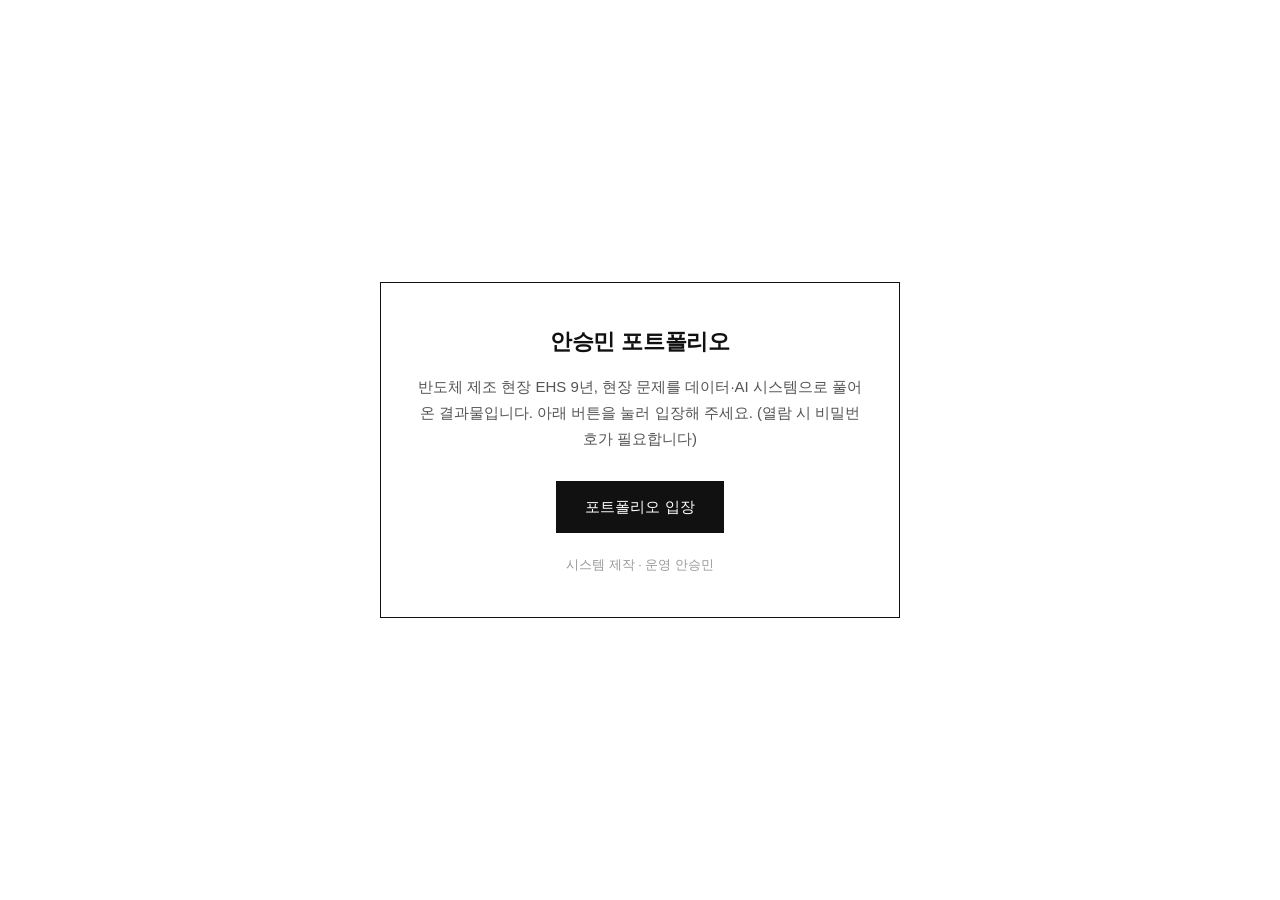
==== index.html @ 4f03af82 "포트폴리오" ====
<!doctype html>
<html lang="ko">
<head>
<meta charset="utf-8" />
<meta name="viewport" content="width=device-width, initial-scale=1" />
<title>안승민 포트폴리오</title>
<style>
  * { box-sizing: border-box; }
  html,body { margin:0; padding:0; background:#fff; color:#111; }
  body {
    font-family: -apple-system, BlinkMacSystemFont, "Segoe UI", "Apple SD Gothic Neo",
                 "Malgun Gothic", sans-serif;
    line-height: 1.75; font-size: 16px;
    min-height: 100vh; display: flex; align-items: center; justify-content: center;
  }
  .card {
    max-width: 520px; width: calc(100% - 40px);
    border: 1px solid #111; padding: 40px 32px; text-align: center;
  }
  h1 { font-size: 22px; font-weight: 700; margin: 0 0 12px; letter-spacing: -0.01em; }
  p  { color: #555; margin: 0 0 28px; font-size: 15px; }
  a.enter {
    display: inline-block; padding: 12px 28px; border: 1px solid #111;
    background: #111; color: #fff; text-decoration: none; font-size: 15px;
  }
  a.enter:hover { background: #333; }
  .note { margin-top: 22px; font-size: 12.5px; color: #999; }
</style>
</head>
<body>
  <div class="card">
    <h1>안승민 포트폴리오</h1>
    <p>
      반도체 제조 현장 EHS 9년, 현장 문제를 데이터·AI 시스템으로 풀어온 결과물입니다.
      아래 버튼을 눌러 입장해 주세요. (열람 시 비밀번호가 필요합니다)
    </p>

    <!-- ============================================================ -->
    <!-- Netlify 배포 주소로 교체하세요. 이 한 줄만 바꾸면 됩니다.      -->
    <!-- ============================================================ -->
    <a class="enter" href="https://seungminportfolio.netlify.app">포트폴리오 입장</a>

    <div class="note">시스템 제작 · 운영 안승민</div>
  </div>
</body>
</html>
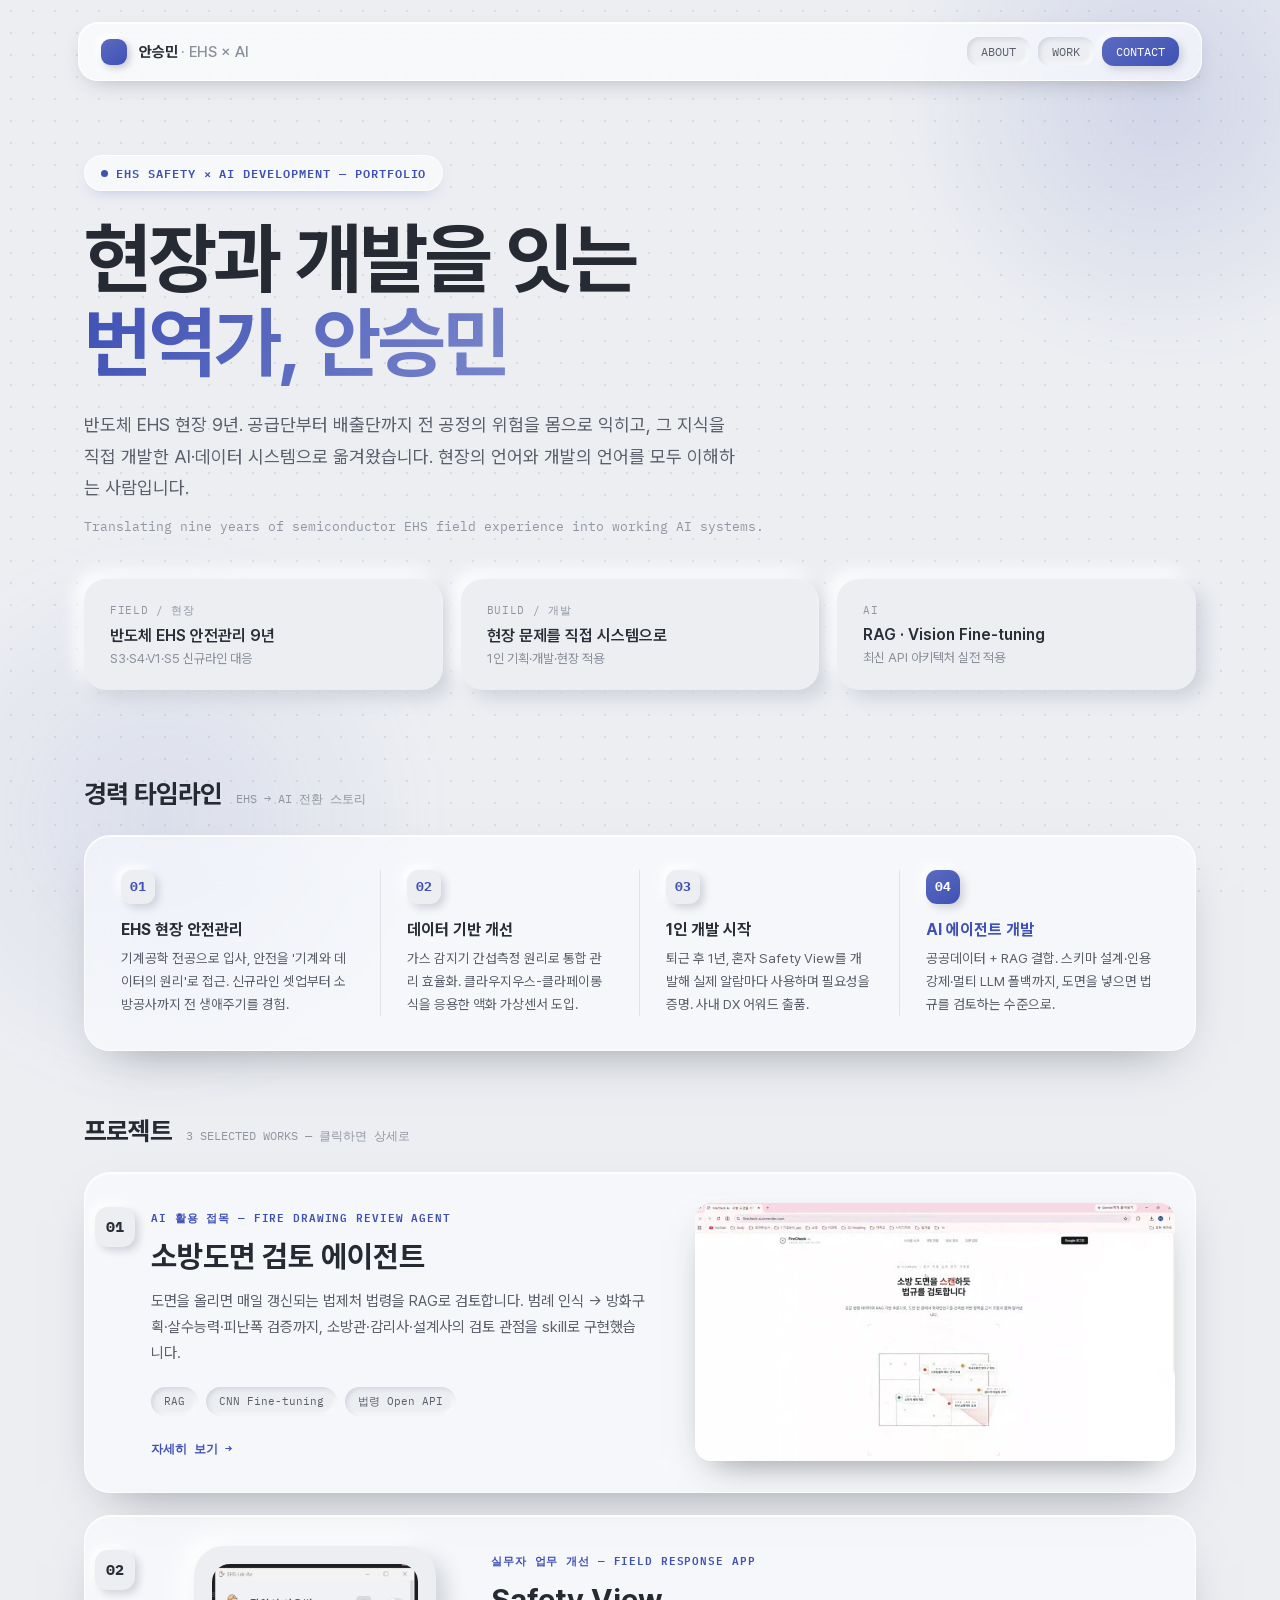
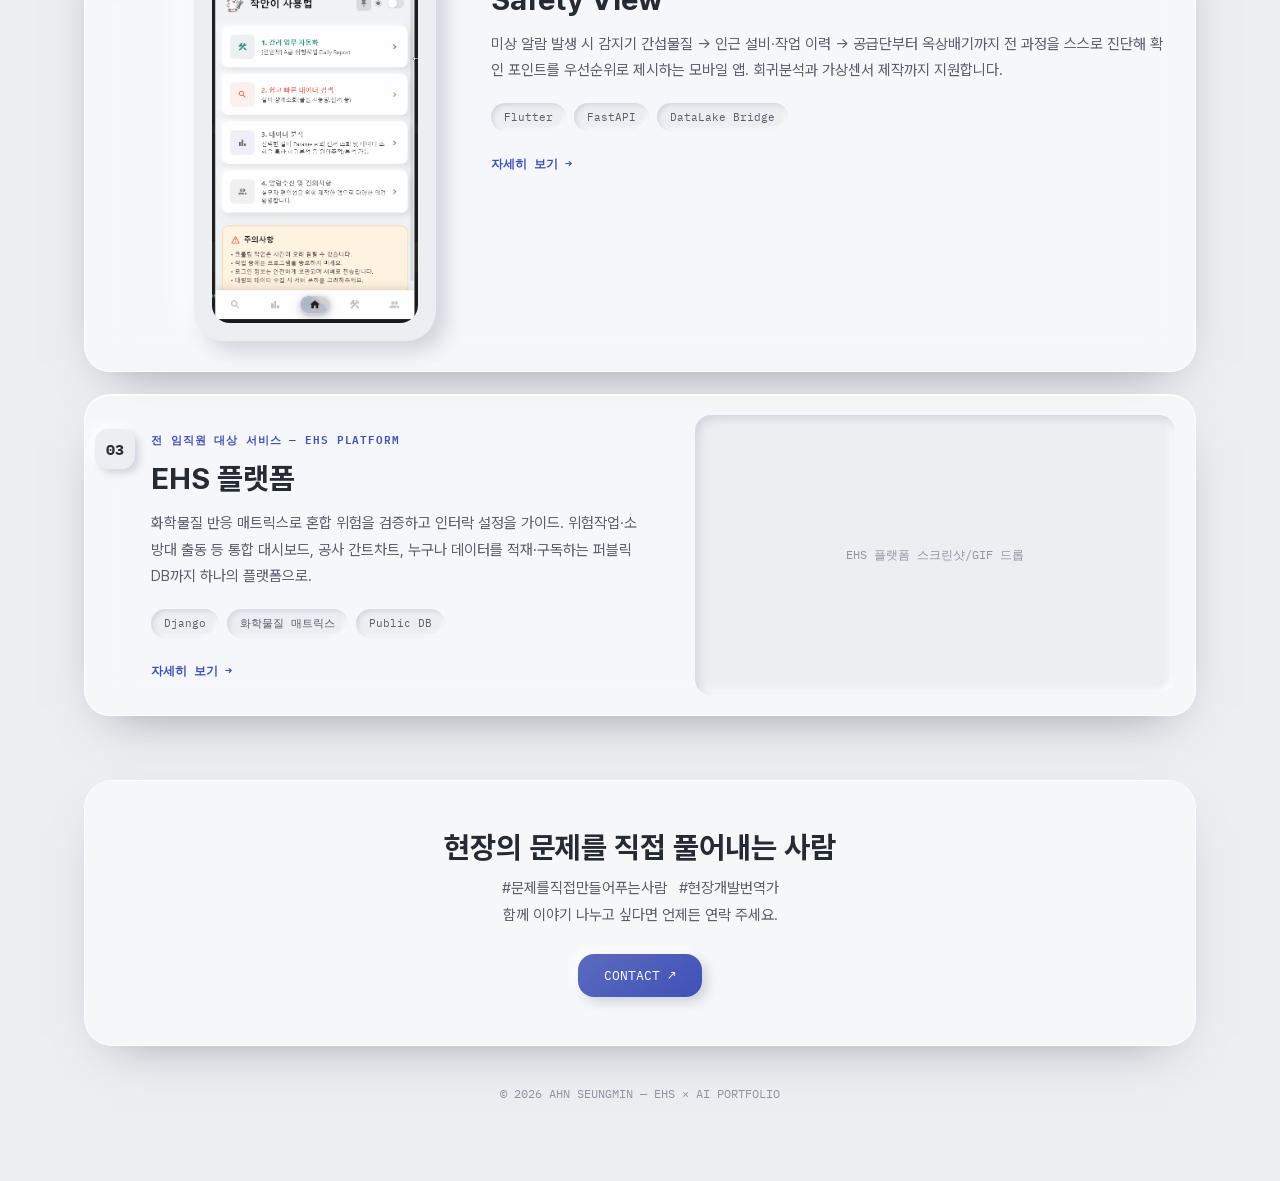
==== commit b1d58779: "포트폴리오: 본문 폰트를 Pretendard 로 변경 - 본문·제목 폰트 IBM Plex Sans KR → Pretendard Variable   (assets/fonts 에 se" ====
--- a/index.html
+++ b/index.html
@@ -1,46 +1,689 @@
 <!doctype html>
 <html lang="ko">
 <head>
-<meta charset="utf-8" />
-<meta name="viewport" content="width=device-width, initial-scale=1" />
-<title>안승민 포트폴리오</title>
-<style>
-  * { box-sizing: border-box; }
-  html,body { margin:0; padding:0; background:#fff; color:#111; }
-  body {
-    font-family: -apple-system, BlinkMacSystemFont, "Segoe UI", "Apple SD Gothic Neo",
-                 "Malgun Gothic", sans-serif;
-    line-height: 1.75; font-size: 16px;
-    min-height: 100vh; display: flex; align-items: center; justify-content: center;
-  }
-  .card {
-    max-width: 520px; width: calc(100% - 40px);
-    border: 1px solid #111; padding: 40px 32px; text-align: center;
-  }
-  h1 { font-size: 22px; font-weight: 700; margin: 0 0 12px; letter-spacing: -0.01em; }
-  p  { color: #555; margin: 0 0 28px; font-size: 15px; }
-  a.enter {
-    display: inline-block; padding: 12px 28px; border: 1px solid #111;
-    background: #111; color: #fff; text-decoration: none; font-size: 15px;
-  }
-  a.enter:hover { background: #333; }
-  .note { margin-top: 22px; font-size: 12.5px; color: #999; }
-</style>
+<meta charset="utf-8">
+<meta name="viewport" content="width=device-width, initial-scale=1">
+<title>안승민 · EHS × AI 포트폴리오</title>
+<meta name="description" content="반도체 EHS 현장 9년의 경험을 AI·데이터 시스템으로 옮겨온 안승민의 포트폴리오. 소방도면 검토 에이전트, Safety View, EHS 플랫폼.">
+<meta property="og:title" content="안승민 · EHS × AI 포트폴리오">
+<meta property="og:description" content="현장과 개발을 잇는 번역가, 안승민 — EHS × AI 포트폴리오">
+<meta property="og:type" content="website">
+<link rel="preconnect" href="https://fonts.googleapis.com">
+<link rel="preconnect" href="https://fonts.gstatic.com" crossorigin>
+<link rel="stylesheet" href="https://fonts.googleapis.com/css2?family=IBM+Plex+Mono:wght@400;500;600&display=swap">
+<link rel="stylesheet" href="styles.css">
 </head>
 <body>
-  <div class="card">
-    <h1>안승민 포트폴리오</h1>
-    <p>
-      반도체 제조 현장 EHS 9년, 현장 문제를 데이터·AI 시스템으로 풀어온 결과물입니다.
-      아래 버튼을 눌러 입장해 주세요. (열람 시 비밀번호가 필요합니다)
-    </p>
-
-    <!-- ============================================================ -->
-    <!-- Netlify 배포 주소로 교체하세요. 이 한 줄만 바꾸면 됩니다.      -->
-    <!-- ============================================================ -->
-    <a class="enter" href="https://seungminportfolio.netlify.app">포트폴리오 입장</a>
-
-    <div class="note">시스템 제작 · 운영 안승민</div>
+<section class="page active" id="page-home">
+<div style="position: relative; min-height: 100vh; background: #ECEEF2; overflow: hidden;">
+  <!-- dot layer -->
+  <div style="position: fixed; inset: 0; background-image: radial-gradient(circle, rgba(42,46,55,0.10) 1px, transparent 1.4px); background-size: 22px 22px; pointer-events: none; z-index: 0;"></div>
+  <!-- aurora blobs -->
+  <div style="position: fixed; top: -160px; right: -140px; width: 520px; height: 520px; border-radius: 50%; background: radial-gradient(circle, rgba(63,81,181,0.16), transparent 70%); filter: blur(20px); pointer-events: none; z-index: 0;"></div>
+  <div style="position: fixed; bottom: -200px; left: -120px; width: 560px; height: 560px; border-radius: 50%; background: radial-gradient(circle, rgba(121,134,203,0.14), transparent 70%); filter: blur(20px); pointer-events: none; z-index: 0;"></div>
+
+  <div style="position: relative; z-index: 1; max-width: 1180px; margin: 0 auto; padding: 22px 28px 80px;">
+
+    <!-- glass nav -->
+    <div style="position: sticky; top: 18px; z-index: 20; display: flex; align-items: center; justify-content: space-between; padding: 14px 22px; border-radius: 20px; background: rgba(255,255,255,0.62); backdrop-filter: blur(18px) saturate(160%); -webkit-backdrop-filter: blur(18px) saturate(160%); border: 1px solid rgba(255,255,255,0.8); box-shadow: 0 8px 24px -12px rgba(40,46,55,0.4), inset 0 1px 0 rgba(255,255,255,0.9);">
+      <div style="display: flex; align-items: center; gap: 12px;">
+        <span style="width: 26px; height: 26px; border-radius: 9px; background: linear-gradient(145deg, #5C6BC0, #3F51B5); box-shadow: 3px 3px 7px #c9ccd4, -3px -3px 7px #ffffff;"></span>
+        <span style="font-weight: 700; font-size: 15px; color: #2A2E37;">안승민 <span style="color: #8A8F9A; font-weight: 500;">· EHS × AI</span></span>
+      </div>
+      <div style="display: flex; gap: 8px;">
+        <a href="#about" style="font-family: 'IBM Plex Mono', monospace; font-size: 12px; color: #5A5F6A; padding: 7px 14px; border-radius: 12px; background: #ECEEF2; box-shadow: inset 2px 2px 5px #d2d5dc, inset -2px -2px 5px #ffffff;">ABOUT</a>
+        <a href="#work" style="font-family: 'IBM Plex Mono', monospace; font-size: 12px; color: #5A5F6A; padding: 7px 14px; border-radius: 12px; background: #ECEEF2; box-shadow: inset 2px 2px 5px #d2d5dc, inset -2px -2px 5px #ffffff;">WORK</a>
+        <a href="#contact" style="font-family: 'IBM Plex Mono', monospace; font-size: 12px; color: #ffffff; padding: 7px 14px; border-radius: 12px; background: linear-gradient(145deg, #5C6BC0, #3F51B5); box-shadow: 3px 3px 8px #c9ccd4, -3px -3px 8px #ffffff;">CONTACT</a>
+      </div>
+    </div>
+
+    <!-- hero -->
+    <div id="about" style="padding: 74px 6px 44px; scroll-margin-top: 90px;">
+      <div style="display: inline-flex; align-items: center; gap: 8px; font-family: 'IBM Plex Mono', monospace; font-size: 12px; color: #3F51B5; font-weight: 600; letter-spacing: 0.08em; padding: 7px 16px; border-radius: 999px; background: rgba(255,255,255,0.6); backdrop-filter: blur(12px); border: 1px solid rgba(255,255,255,0.8); box-shadow: 0 6px 16px -10px rgba(63,81,181,0.5); margin-bottom: 26px;">
+        <span style="width: 7px; height: 7px; border-radius: 50%; background: #3F51B5;"></span>EHS SAFETY × AI DEVELOPMENT — PORTFOLIO
+      </div>
+      <div style="font-size: 78px; font-weight: 700; line-height: 1.08; letter-spacing: -0.025em; color: #262A33;">현장과 개발을 잇는<br><span style="background: linear-gradient(120deg, #3F51B5, #7986CB); -webkit-background-clip: text; background-clip: text; -webkit-text-fill-color: transparent;">번역가, 안승민</span></div>
+      <div style="font-size: 18px; line-height: 1.75; color: #5A5F6A; max-width: 660px; margin-top: 24px;">반도체 EHS 현장 9년. 공급단부터 배출단까지 전 공정의 위험을 몸으로 익히고, 그 지식을 직접 개발한 AI·데이터 시스템으로 옮겨왔습니다. 현장의 언어와 개발의 언어를 모두 이해하는 사람입니다.</div>
+      <div style="font-family: 'IBM Plex Mono', monospace; font-size: 13px; color: #9096A1; margin-top: 14px;">Translating nine years of semiconductor EHS field experience into working AI systems.</div>
+
+      <!-- stat cells -->
+      <div style="display: grid; grid-template-columns: 1fr 1fr 1fr; gap: 18px; margin-top: 44px;">
+        <div style="padding: 24px 26px; border-radius: 22px; background: #ECEEF2; box-shadow: 8px 8px 18px #cfd2da, -8px -8px 18px #ffffff;">
+          <div style="font-family: 'IBM Plex Mono', monospace; font-size: 11px; color: #9096A1; letter-spacing: 0.06em; margin-bottom: 8px;">FIELD / 현장</div>
+          <div style="font-size: 16px; font-weight: 600; color: #2A2E37;">반도체 EHS 안전관리 9년</div>
+          <div style="font-size: 13px; color: #8A8F9A; margin-top: 6px;">S3·S4·V1·S5 신규라인 대응</div>
+        </div>
+        <div style="padding: 24px 26px; border-radius: 22px; background: #ECEEF2; box-shadow: 8px 8px 18px #cfd2da, -8px -8px 18px #ffffff;">
+          <div style="font-family: 'IBM Plex Mono', monospace; font-size: 11px; color: #9096A1; letter-spacing: 0.06em; margin-bottom: 8px;">BUILD / 개발</div>
+          <div style="font-size: 16px; font-weight: 600; color: #2A2E37;">현장 문제를 직접 시스템으로</div>
+          <div style="font-size: 13px; color: #8A8F9A; margin-top: 6px;">1인 기획·개발·현장 적용</div>
+        </div>
+        <div style="padding: 24px 26px; border-radius: 22px; background: #ECEEF2; box-shadow: 8px 8px 18px #cfd2da, -8px -8px 18px #ffffff;">
+          <div style="font-family: 'IBM Plex Mono', monospace; font-size: 11px; color: #9096A1; letter-spacing: 0.06em; margin-bottom: 8px;">AI</div>
+          <div style="font-size: 16px; font-weight: 600; color: #2A2E37;">RAG · Vision Fine-tuning</div>
+          <div style="font-size: 13px; color: #8A8F9A; margin-top: 6px;">최신 API 아키텍처 실전 적용</div>
+        </div>
+      </div>
+    </div>
+
+    <!-- career timeline: EHS → AI story -->
+    <div style="margin: 44px 6px 0;">
+      <div style="display: flex; align-items: baseline; gap: 14px; margin-bottom: 26px;">
+        <div style="font-size: 26px; font-weight: 700; color: #262A33;">경력 타임라인</div>
+        <div style="font-family: 'IBM Plex Mono', monospace; font-size: 12px; color: #9096A1;">EHS → AI 전환 스토리</div>
+      </div>
+      <div style="padding: 34px 36px; border-radius: 26px; background: rgba(255,255,255,0.55); backdrop-filter: blur(20px) saturate(160%); -webkit-backdrop-filter: blur(20px) saturate(160%); border: 1px solid rgba(255,255,255,0.75); box-shadow: 0 20px 50px -28px rgba(40,46,55,0.55), inset 0 1px 0 rgba(255,255,255,0.9);">
+        <div style="display: grid; grid-template-columns: 1fr 1fr 1fr 1fr; gap: 0;">
+          <div style="padding-right: 26px; border-right: 1px solid rgba(42,46,55,0.1);">
+            <div style="width: 34px; height: 34px; border-radius: 11px; background: #ECEEF2; box-shadow: 4px 4px 9px #cfd2da, -4px -4px 9px #ffffff; display: flex; align-items: center; justify-content: center; font-family: 'IBM Plex Mono', monospace; font-size: 13px; font-weight: 700; color: #3F51B5; margin-bottom: 16px;">01</div>
+            <div style="font-size: 16px; font-weight: 700; color: #2A2E37; margin-bottom: 8px;">EHS 현장 안전관리</div>
+            <div style="font-size: 13.5px; line-height: 1.7; color: #5A5F6A;">기계공학 전공으로 입사, 안전을 '기계와 데이터의 원리'로 접근. 신규라인 셋업부터 소방공사까지 전 생애주기를 경험.</div>
+          </div>
+          <div style="padding: 0 26px; border-right: 1px solid rgba(42,46,55,0.1);">
+            <div style="width: 34px; height: 34px; border-radius: 11px; background: #ECEEF2; box-shadow: 4px 4px 9px #cfd2da, -4px -4px 9px #ffffff; display: flex; align-items: center; justify-content: center; font-family: 'IBM Plex Mono', monospace; font-size: 13px; font-weight: 700; color: #3F51B5; margin-bottom: 16px;">02</div>
+            <div style="font-size: 16px; font-weight: 700; color: #2A2E37; margin-bottom: 8px;">데이터 기반 개선</div>
+            <div style="font-size: 13.5px; line-height: 1.7; color: #5A5F6A;">가스 감지기 간섭측정 원리로 통합 관리 효율화. 클라우지우스-클라페이롱 식을 응용한 액화 가상센서 도입.</div>
+          </div>
+          <div style="padding: 0 26px; border-right: 1px solid rgba(42,46,55,0.1);">
+            <div style="width: 34px; height: 34px; border-radius: 11px; background: #ECEEF2; box-shadow: 4px 4px 9px #cfd2da, -4px -4px 9px #ffffff; display: flex; align-items: center; justify-content: center; font-family: 'IBM Plex Mono', monospace; font-size: 13px; font-weight: 700; color: #3F51B5; margin-bottom: 16px;">03</div>
+            <div style="font-size: 16px; font-weight: 700; color: #2A2E37; margin-bottom: 8px;">1인 개발 시작</div>
+            <div style="font-size: 13.5px; line-height: 1.7; color: #5A5F6A;">퇴근 후 1년, 혼자 Safety View를 개발해 실제 알람마다 사용하며 필요성을 증명. 사내 DX 어워드 출품.</div>
+          </div>
+          <div style="padding-left: 26px;">
+            <div style="width: 34px; height: 34px; border-radius: 11px; background: linear-gradient(145deg, #5C6BC0, #3F51B5); box-shadow: 4px 4px 9px #cfd2da, -4px -4px 9px #ffffff; display: flex; align-items: center; justify-content: center; font-family: 'IBM Plex Mono', monospace; font-size: 13px; font-weight: 700; color: #ffffff; margin-bottom: 16px;">04</div>
+            <div style="font-size: 16px; font-weight: 700; color: #3F51B5; margin-bottom: 8px;">AI 에이전트 개발</div>
+            <div style="font-size: 13.5px; line-height: 1.7; color: #5A5F6A;">공공데이터 + RAG 결합. 스키마 설계·인용 강제·멀티 LLM 폴백까지, 도면을 넣으면 법규를 검토하는 수준으로.</div>
+          </div>
+        </div>
+      </div>
+    </div>
+
+    <!-- WORK -->
+    <div id="work" style="margin: 64px 6px 0; scroll-margin-top: 90px;">
+      <div style="display: flex; align-items: baseline; gap: 14px; margin-bottom: 26px;">
+        <div style="font-size: 26px; font-weight: 700; color: #262A33;">프로젝트</div>
+        <div style="font-family: 'IBM Plex Mono', monospace; font-size: 12px; color: #9096A1;">3 SELECTED WORKS — 클릭하면 상세로</div>
+      </div>
+
+      <!-- project 01 -->
+      <a class="proj-card" data-goto="p1" style="display: grid; grid-template-columns: 60px 1fr 520px; margin-bottom: 22px; border-radius: 26px; overflow: hidden; background: rgba(255,255,255,0.55); backdrop-filter: blur(20px) saturate(160%); -webkit-backdrop-filter: blur(20px) saturate(160%); border: 1px solid rgba(255,255,255,0.75); box-shadow: 0 20px 50px -28px rgba(40,46,55,0.55), inset 0 1px 0 rgba(255,255,255,0.9); transition: transform 0.25s ease, box-shadow 0.25s ease;">
+        <div style="display: flex; align-items: flex-start; justify-content: center; padding-top: 34px;">
+          <span style="width: 40px; height: 40px; border-radius: 13px; background: #ECEEF2; box-shadow: 4px 4px 9px #cfd2da, -4px -4px 9px #ffffff; display: flex; align-items: center; justify-content: center; font-family: 'IBM Plex Mono', monospace; font-size: 15px; font-weight: 700; color: #2A2E37;">01</span>
+        </div>
+        <div style="padding: 34px 30px 34px 6px;">
+          <div style="font-family: 'IBM Plex Mono', monospace; font-size: 11px; color: #3F51B5; font-weight: 600; letter-spacing: 0.08em; margin-bottom: 12px;">AI 활용 접목 — FIRE DRAWING REVIEW AGENT</div>
+          <div style="font-size: 30px; font-weight: 700; line-height: 1.2; margin-bottom: 14px; color: #262A33;">소방도면 검토 에이전트</div>
+          <div style="font-size: 15px; line-height: 1.75; color: #5A5F6A;">도면을 올리면 매일 갱신되는 법제처 법령을 RAG로 검토합니다. 범례 인식 → 방화구획·살수능력·피난폭 검증까지, 소방관·감리사·설계사의 검토 관점을 skill로 구현했습니다.</div>
+          <div style="display: flex; flex-wrap: wrap; gap: 8px; margin-top: 20px;">
+            <span style="font-family: 'IBM Plex Mono', monospace; font-size: 11px; color: #5A5F6A; padding: 7px 13px; border-radius: 999px; background: #ECEEF2; box-shadow: inset 2px 2px 5px #d2d5dc, inset -2px -2px 5px #ffffff;">RAG</span>
+            <span style="font-family: 'IBM Plex Mono', monospace; font-size: 11px; color: #5A5F6A; padding: 7px 13px; border-radius: 999px; background: #ECEEF2; box-shadow: inset 2px 2px 5px #d2d5dc, inset -2px -2px 5px #ffffff;">CNN Fine-tuning</span>
+            <span style="font-family: 'IBM Plex Mono', monospace; font-size: 11px; color: #5A5F6A; padding: 7px 13px; border-radius: 999px; background: #ECEEF2; box-shadow: inset 2px 2px 5px #d2d5dc, inset -2px -2px 5px #ffffff;">법령 Open API</span>
+          </div>
+          <div style="display: inline-flex; align-items: center; gap: 6px; margin-top: 22px; font-family: 'IBM Plex Mono', monospace; font-size: 12px; font-weight: 600; color: #3F51B5;">자세히 보기 →</div>
+        </div>
+        <div style="padding: 20px; display: flex; align-items: center;">
+          <video src="assets/firecheck-demo.webm" autoplay="" muted="" loop="" playsinline="" style="width: 100%; display: block; border-radius: 16px; box-shadow: 0 16px 36px -18px rgba(40,46,55,0.6);"></video>
+        </div>
+      </a>
+
+      <!-- project 02 -->
+      <a class="proj-card" data-goto="p2" style="display: grid; grid-template-columns: 60px 340px 1fr; margin-bottom: 22px; border-radius: 26px; overflow: hidden; background: rgba(255,255,255,0.55); backdrop-filter: blur(20px) saturate(160%); -webkit-backdrop-filter: blur(20px) saturate(160%); border: 1px solid rgba(255,255,255,0.75); box-shadow: 0 20px 50px -28px rgba(40,46,55,0.55), inset 0 1px 0 rgba(255,255,255,0.9); transition: transform 0.25s ease, box-shadow 0.25s ease;">
+        <div style="display: flex; align-items: flex-start; justify-content: center; padding-top: 34px;">
+          <span style="width: 40px; height: 40px; border-radius: 13px; background: #ECEEF2; box-shadow: 4px 4px 9px #cfd2da, -4px -4px 9px #ffffff; display: flex; align-items: center; justify-content: center; font-family: 'IBM Plex Mono', monospace; font-size: 15px; font-weight: 700; color: #2A2E37;">02</span>
+        </div>
+        <div style="display: flex; align-items: center; justify-content: center; padding: 30px;">
+          <div style="padding: 18px; border-radius: 30px; background: #ECEEF2; box-shadow: 10px 10px 22px #cfd2da, -10px -10px 22px #ffffff;">
+            <img src="assets/safetyview.gif" style="width: 206px; display: block; border-radius: 18px;">
+          </div>
+        </div>
+        <div style="padding: 34px 30px 34px 6px;">
+          <div style="font-family: 'IBM Plex Mono', monospace; font-size: 11px; color: #3F51B5; font-weight: 600; letter-spacing: 0.08em; margin-bottom: 12px;">실무자 업무 개선 — FIELD RESPONSE APP</div>
+          <div style="font-size: 30px; font-weight: 700; line-height: 1.2; margin-bottom: 14px; color: #262A33;">Safety View</div>
+          <div style="font-size: 15px; line-height: 1.75; color: #5A5F6A;">미상 알람 발생 시 감지기 간섭물질 → 인근 설비·작업 이력 → 공급단부터 옥상배기까지 전 과정을 스스로 진단해 확인 포인트를 우선순위로 제시하는 모바일 앱. 회귀분석과 가상센서 제작까지 지원합니다.</div>
+          <div style="display: flex; flex-wrap: wrap; gap: 8px; margin-top: 20px;">
+            <span style="font-family: 'IBM Plex Mono', monospace; font-size: 11px; color: #5A5F6A; padding: 7px 13px; border-radius: 999px; background: #ECEEF2; box-shadow: inset 2px 2px 5px #d2d5dc, inset -2px -2px 5px #ffffff;">Flutter</span>
+            <span style="font-family: 'IBM Plex Mono', monospace; font-size: 11px; color: #5A5F6A; padding: 7px 13px; border-radius: 999px; background: #ECEEF2; box-shadow: inset 2px 2px 5px #d2d5dc, inset -2px -2px 5px #ffffff;">FastAPI</span>
+            <span style="font-family: 'IBM Plex Mono', monospace; font-size: 11px; color: #5A5F6A; padding: 7px 13px; border-radius: 999px; background: #ECEEF2; box-shadow: inset 2px 2px 5px #d2d5dc, inset -2px -2px 5px #ffffff;">DataLake Bridge</span>
+          </div>
+          <div style="display: inline-flex; align-items: center; gap: 6px; margin-top: 22px; font-family: 'IBM Plex Mono', monospace; font-size: 12px; font-weight: 600; color: #3F51B5;">자세히 보기 →</div>
+        </div>
+      </a>
+
+      <!-- project 03 -->
+      <a class="proj-card" data-goto="p3" style="display: grid; grid-template-columns: 60px 1fr 520px; border-radius: 26px; overflow: hidden; background: rgba(255,255,255,0.55); backdrop-filter: blur(20px) saturate(160%); -webkit-backdrop-filter: blur(20px) saturate(160%); border: 1px solid rgba(255,255,255,0.75); box-shadow: 0 20px 50px -28px rgba(40,46,55,0.55), inset 0 1px 0 rgba(255,255,255,0.9); transition: transform 0.25s ease, box-shadow 0.25s ease;">
+        <div style="display: flex; align-items: flex-start; justify-content: center; padding-top: 34px;">
+          <span style="width: 40px; height: 40px; border-radius: 13px; background: #ECEEF2; box-shadow: 4px 4px 9px #cfd2da, -4px -4px 9px #ffffff; display: flex; align-items: center; justify-content: center; font-family: 'IBM Plex Mono', monospace; font-size: 15px; font-weight: 700; color: #2A2E37;">03</span>
+        </div>
+        <div style="padding: 34px 30px 34px 6px;">
+          <div style="font-family: 'IBM Plex Mono', monospace; font-size: 11px; color: #3F51B5; font-weight: 600; letter-spacing: 0.08em; margin-bottom: 12px;">전 임직원 대상 서비스 — EHS PLATFORM</div>
+          <div style="font-size: 30px; font-weight: 700; line-height: 1.2; margin-bottom: 14px; color: #262A33;">EHS 플랫폼</div>
+          <div style="font-size: 15px; line-height: 1.75; color: #5A5F6A;">화학물질 반응 매트릭스로 혼합 위험을 검증하고 인터락 설정을 가이드. 위험작업·소방대 출동 등 통합 대시보드, 공사 간트차트, 누구나 데이터를 적재·구독하는 퍼블릭 DB까지 하나의 플랫폼으로.</div>
+          <div style="display: flex; flex-wrap: wrap; gap: 8px; margin-top: 20px;">
+            <span style="font-family: 'IBM Plex Mono', monospace; font-size: 11px; color: #5A5F6A; padding: 7px 13px; border-radius: 999px; background: #ECEEF2; box-shadow: inset 2px 2px 5px #d2d5dc, inset -2px -2px 5px #ffffff;">Django</span>
+            <span style="font-family: 'IBM Plex Mono', monospace; font-size: 11px; color: #5A5F6A; padding: 7px 13px; border-radius: 999px; background: #ECEEF2; box-shadow: inset 2px 2px 5px #d2d5dc, inset -2px -2px 5px #ffffff;">화학물질 매트릭스</span>
+            <span style="font-family: 'IBM Plex Mono', monospace; font-size: 11px; color: #5A5F6A; padding: 7px 13px; border-radius: 999px; background: #ECEEF2; box-shadow: inset 2px 2px 5px #d2d5dc, inset -2px -2px 5px #ffffff;">Public DB</span>
+          </div>
+          <div style="display: inline-flex; align-items: center; gap: 6px; margin-top: 22px; font-family: 'IBM Plex Mono', monospace; font-size: 12px; font-weight: 600; color: #3F51B5;">자세히 보기 →</div>
+        </div>
+        <div style="padding: 20px;">
+          <div style="width: 100%; height: 100%; min-height: 280px; border-radius: 16px; overflow: hidden; box-shadow: inset 4px 4px 10px #d2d5dc, inset -4px -4px 10px #ffffff; background: #ECEEF2;">
+            <div style="width:100%;height:100%;display:flex;align-items:center;justify-content:center;text-align:center;font-family:'IBM Plex Mono',monospace;font-size:12px;color:#9096A1;padding:20px;">EHS 플랫폼 스크린샷/GIF 드롭</div>
+          </div>
+        </div>
+      </a>
+    </div>
+
+    <!-- contact -->
+    <div id="contact" style="margin: 64px 6px 0; scroll-margin-top: 90px; padding: 48px 40px; border-radius: 28px; text-align: center; background: rgba(255,255,255,0.5); backdrop-filter: blur(18px); -webkit-backdrop-filter: blur(18px); border: 1px solid rgba(255,255,255,0.7); box-shadow: 0 20px 50px -30px rgba(40,46,55,0.5);">
+      <div style="font-size: 30px; font-weight: 700; color: #262A33; margin-bottom: 10px;">현장의 문제를 직접 풀어내는 사람</div>
+      <div style="font-size: 15px; line-height: 1.75; color: #5A5F6A; max-width: 560px; margin: 0 auto 26px;">#문제를직접만들어푸는사람 &nbsp; #현장개발번역가<br>함께 이야기 나누고 싶다면 언제든 연락 주세요.</div>
+      <a href="#contact" style="display: inline-flex; align-items: center; gap: 8px; font-family: 'IBM Plex Mono', monospace; font-size: 13px; color: #ffffff; padding: 13px 26px; border-radius: 16px; background: linear-gradient(145deg, #5C6BC0, #3F51B5); box-shadow: 5px 5px 12px #cfd2da, -5px -5px 12px #ffffff;">CONTACT ↗</a>
+    </div>
+
+    <div style="text-align: center; margin-top: 40px; font-family: 'IBM Plex Mono', monospace; font-size: 12px; color: #9096A1;">© 2026 AHN SEUNGMIN — EHS × AI PORTFOLIO</div>
   </div>
+
+</div>
+</section>
+
+<section class="page" id="page-p1">
+<div style="position: relative; min-height: 100vh; background: #ECEEF2; overflow: hidden;">
+  <div style="position: fixed; inset: 0; background-image: radial-gradient(circle, rgba(42,46,55,0.10) 1px, transparent 1.4px); background-size: 22px 22px; pointer-events: none; z-index: 0;"></div>
+  <div style="position: fixed; top: -160px; right: -140px; width: 520px; height: 520px; border-radius: 50%; background: radial-gradient(circle, rgba(63,81,181,0.16), transparent 70%); filter: blur(20px); pointer-events: none; z-index: 0;"></div>
+  <div style="position: fixed; bottom: -200px; left: -120px; width: 560px; height: 560px; border-radius: 50%; background: radial-gradient(circle, rgba(121,134,203,0.14), transparent 70%); filter: blur(20px); pointer-events: none; z-index: 0;"></div>
+
+  <div style="position: relative; z-index: 1; max-width: 1120px; margin: 0 auto; padding: 22px 28px 80px;">
+
+    <!-- nav -->
+    <div style="position: sticky; top: 18px; z-index: 20; display: flex; align-items: center; justify-content: space-between; padding: 13px 20px; border-radius: 20px; background: rgba(255,255,255,0.62); backdrop-filter: blur(18px) saturate(160%); -webkit-backdrop-filter: blur(18px) saturate(160%); border: 1px solid rgba(255,255,255,0.8); box-shadow: 0 8px 24px -12px rgba(40,46,55,0.4), inset 0 1px 0 rgba(255,255,255,0.9);">
+      <a data-goto="home" style="display: inline-flex; align-items: center; gap: 8px; font-family: 'IBM Plex Mono', monospace; font-size: 12px; color: #5A5F6A; padding: 8px 15px; border-radius: 12px; background: #ECEEF2; box-shadow: inset 2px 2px 5px #d2d5dc, inset -2px -2px 5px #ffffff;">← 메인으로</a>
+      <div style="font-family: 'IBM Plex Mono', monospace; font-size: 12px; color: #9096A1;">01 / FIRE DRAWING REVIEW AGENT</div>
+    </div>
+
+    <!-- hero -->
+    <div style="padding: 60px 6px 36px;">
+      <div style="display: flex; align-items: center; gap: 14px; margin-bottom: 22px;">
+        <span style="width: 46px; height: 46px; border-radius: 14px; background: linear-gradient(145deg, #5C6BC0, #3F51B5); box-shadow: 5px 5px 12px #cfd2da, -5px -5px 12px #ffffff; display: flex; align-items: center; justify-content: center; font-family: 'IBM Plex Mono', monospace; font-size: 17px; font-weight: 700; color: #ffffff;">01</span>
+        <span style="font-family: 'IBM Plex Mono', monospace; font-size: 12px; color: #3F51B5; font-weight: 600; letter-spacing: 0.08em; padding: 7px 15px; border-radius: 999px; background: rgba(255,255,255,0.65); border: 1px solid rgba(255,255,255,0.8);">AI 활용 접목</span>
+      </div>
+      <div style="font-size: 58px; font-weight: 700; line-height: 1.12; letter-spacing: -0.02em; color: #262A33;">소방도면 검토 에이전트</div>
+      <div style="font-family: 'IBM Plex Mono', monospace; font-size: 15px; color: #7986CB; font-weight: 500; margin-top: 10px;">Fire Drawing Review Agent · RAG-powered legal compliance</div>
+      <div style="font-size: 18px; line-height: 1.8; color: #5A5F6A; max-width: 720px; margin-top: 22px;">소방도면과 건축도면을 올리면, 매일 아침 자동으로 갱신되는 최신 법령을 근거로 법적 준수 여부를 검토합니다. 소방관·감리사·설계사가 실제 검토하는 순서와 관점을 그대로 skill로 구현하고, 인허가 미승인 사례까지 반영해 재검토하는 에이전트입니다.</div>
+      <div style="display: flex; flex-wrap: wrap; gap: 8px; margin-top: 24px;">
+        <span style="font-family: 'IBM Plex Mono', monospace; font-size: 11px; color: #5A5F6A; padding: 7px 13px; border-radius: 999px; background: #ECEEF2; box-shadow: inset 2px 2px 5px #d2d5dc, inset -2px -2px 5px #ffffff;">RAG</span>
+        <span style="font-family: 'IBM Plex Mono', monospace; font-size: 11px; color: #5A5F6A; padding: 7px 13px; border-radius: 999px; background: #ECEEF2; box-shadow: inset 2px 2px 5px #d2d5dc, inset -2px -2px 5px #ffffff;">CNN Fine-tuning</span>
+        <span style="font-family: 'IBM Plex Mono', monospace; font-size: 11px; color: #5A5F6A; padding: 7px 13px; border-radius: 999px; background: #ECEEF2; box-shadow: inset 2px 2px 5px #d2d5dc, inset -2px -2px 5px #ffffff;">2-Stage Vision</span>
+        <span style="font-family: 'IBM Plex Mono', monospace; font-size: 11px; color: #5A5F6A; padding: 7px 13px; border-radius: 999px; background: #ECEEF2; box-shadow: inset 2px 2px 5px #d2d5dc, inset -2px -2px 5px #ffffff;">법령 Open API</span>
+        <span style="font-family: 'IBM Plex Mono', monospace; font-size: 11px; color: #5A5F6A; padding: 7px 13px; border-radius: 999px; background: #ECEEF2; box-shadow: inset 2px 2px 5px #d2d5dc, inset -2px -2px 5px #ffffff;">Multi-LLM Fallback</span>
+      </div>
+    </div>
+
+    <!-- big media -->
+    <div style="margin: 0 6px 20px; padding: 20px; border-radius: 26px; background: rgba(255,255,255,0.55); backdrop-filter: blur(20px) saturate(160%); -webkit-backdrop-filter: blur(20px) saturate(160%); border: 1px solid rgba(255,255,255,0.75); box-shadow: 0 20px 50px -28px rgba(40,46,55,0.55), inset 0 1px 0 rgba(255,255,255,0.9);">
+      <video src="assets/firecheck-demo.webm" autoplay="" muted="" loop="" playsinline="" controls="" style="width: 100%; display: block; border-radius: 16px; box-shadow: 0 16px 36px -18px rgba(40,46,55,0.6);"></video>
+    </div>
+    <div style="text-align: center; font-family: 'IBM Plex Mono', monospace; font-size: 12px; color: #9096A1; margin-bottom: 56px;">▲ 도면 업로드 → 객체 인식 → 법규 검토 → 근거 조문 인용 리포트</div>
+
+    <!-- metrics -->
+    <div style="display: grid; grid-template-columns: 1fr 1fr 1fr; gap: 18px; margin: 0 6px 56px;">
+      <div style="padding: 26px 28px; border-radius: 22px; background: #ECEEF2; box-shadow: 8px 8px 18px #cfd2da, -8px -8px 18px #ffffff;">
+        <div style="font-size: 40px; font-weight: 700; color: #3F51B5; line-height: 1;">2,082<span style="font-size: 18px; color: #8A8F9A; font-weight: 500;">개</span></div>
+        <div style="font-size: 13.5px; color: #5A5F6A; margin-top: 10px;">벡터화한 소방·건축 법령 및 NFTC 조문</div>
+      </div>
+      <div style="padding: 26px 28px; border-radius: 22px; background: #ECEEF2; box-shadow: 8px 8px 18px #cfd2da, -8px -8px 18px #ffffff;">
+        <div style="font-size: 40px; font-weight: 700; color: #3F51B5; line-height: 1;">매일<span style="font-size: 18px; color: #8A8F9A; font-weight: 500;"> 아침</span></div>
+        <div style="font-size: 13.5px; color: #5A5F6A; margin-top: 10px;">국가법령정보 Open API로 최신 법규 자동 동기화</div>
+      </div>
+      <div style="padding: 26px 28px; border-radius: 22px; background: #ECEEF2; box-shadow: 8px 8px 18px #cfd2da, -8px -8px 18px #ffffff;">
+        <div style="font-size: 40px; font-weight: 700; color: #3F51B5; line-height: 1;">100<span style="font-size: 18px; color: #8A8F9A; font-weight: 500;">% 인용</span></div>
+        <div style="font-size: 13.5px; color: #5A5F6A; margin-top: 10px;">모든 판단에 근거 조문 인용을 강제</div>
+      </div>
+    </div>
+
+    <!-- pipeline -->
+    <div style="margin: 0 6px 56px;">
+      <div style="font-size: 24px; font-weight: 700; color: #262A33; margin-bottom: 22px;">검토 파이프라인 <span style="font-family: 'IBM Plex Mono', monospace; font-size: 12px; color: #9096A1; font-weight: 400;">REVIEW PIPELINE</span></div>
+      <div style="display: grid; grid-template-columns: repeat(5, 1fr); gap: 12px;">
+        <div style="padding: 22px 18px; border-radius: 20px; background: rgba(255,255,255,0.55); backdrop-filter: blur(14px); -webkit-backdrop-filter: blur(14px); border: 1px solid rgba(255,255,255,0.75); box-shadow: 0 14px 34px -22px rgba(40,46,55,0.5);">
+          <div style="font-family: 'IBM Plex Mono', monospace; font-size: 11px; color: #7986CB; margin-bottom: 10px;">STEP 1</div>
+          <div style="font-size: 15px; font-weight: 700; color: #2A2E37; margin-bottom: 6px;">범례 인식</div>
+          <div style="font-size: 12.5px; line-height: 1.6; color: #6B6F7A;">도면의 범례를 먼저 찾아 올바른 객체를 확정</div>
+        </div>
+        <div style="padding: 22px 18px; border-radius: 20px; background: rgba(255,255,255,0.55); backdrop-filter: blur(14px); -webkit-backdrop-filter: blur(14px); border: 1px solid rgba(255,255,255,0.75); box-shadow: 0 14px 34px -22px rgba(40,46,55,0.5);">
+          <div style="font-family: 'IBM Plex Mono', monospace; font-size: 11px; color: #7986CB; margin-bottom: 10px;">STEP 2</div>
+          <div style="font-size: 15px; font-weight: 700; color: #2A2E37; margin-bottom: 6px;">객체 확인</div>
+          <div style="font-size: 12.5px; line-height: 1.6; color: #6B6F7A;">범례가 없으면 업계 표준 객체를 받아 인식률 보강</div>
+        </div>
+        <div style="padding: 22px 18px; border-radius: 20px; background: rgba(255,255,255,0.55); backdrop-filter: blur(14px); -webkit-backdrop-filter: blur(14px); border: 1px solid rgba(255,255,255,0.75); box-shadow: 0 14px 34px -22px rgba(40,46,55,0.5);">
+          <div style="font-family: 'IBM Plex Mono', monospace; font-size: 11px; color: #7986CB; margin-bottom: 10px;">STEP 3</div>
+          <div style="font-size: 15px; font-weight: 700; color: #2A2E37; margin-bottom: 6px;">법규 검색</div>
+          <div style="font-size: 12.5px; line-height: 1.6; color: #6B6F7A;">RAG로 최신 법령·NFTC에서 관련 조문 검색</div>
+        </div>
+        <div style="padding: 22px 18px; border-radius: 20px; background: rgba(255,255,255,0.55); backdrop-filter: blur(14px); -webkit-backdrop-filter: blur(14px); border: 1px solid rgba(255,255,255,0.75); box-shadow: 0 14px 34px -22px rgba(40,46,55,0.5);">
+          <div style="font-family: 'IBM Plex Mono', monospace; font-size: 11px; color: #7986CB; margin-bottom: 10px;">STEP 4</div>
+          <div style="font-size: 15px; font-weight: 700; color: #2A2E37; margin-bottom: 6px;">다방면 검토</div>
+          <div style="font-size: 12.5px; line-height: 1.6; color: #6B6F7A;">방화구획·살수능력·피난폭 등 검토 관점 skill 적용</div>
+        </div>
+        <div style="padding: 22px 18px; border-radius: 20px; background: linear-gradient(145deg, rgba(92,107,192,0.14), rgba(63,81,181,0.1)); backdrop-filter: blur(14px); -webkit-backdrop-filter: blur(14px); border: 1px solid rgba(121,134,203,0.4); box-shadow: 0 14px 34px -22px rgba(63,81,181,0.5);">
+          <div style="font-family: 'IBM Plex Mono', monospace; font-size: 11px; color: #3F51B5; margin-bottom: 10px;">STEP 5</div>
+          <div style="font-size: 15px; font-weight: 700; color: #3F51B5; margin-bottom: 6px;">인용 리포트</div>
+          <div style="font-size: 12.5px; line-height: 1.6; color: #4A4F5A;">근거 조문을 인용해 준수/미승인 사례까지 재검토</div>
+        </div>
+      </div>
+    </div>
+
+    <!-- core features -->
+    <div style="margin: 0 6px 56px;">
+      <div style="font-size: 24px; font-weight: 700; color: #262A33; margin-bottom: 22px;">핵심 기능 <span style="font-family: 'IBM Plex Mono', monospace; font-size: 12px; color: #9096A1; font-weight: 400;">CORE FEATURES</span></div>
+      <div style="display: grid; grid-template-columns: 1fr 1fr; gap: 18px;">
+        <div style="padding: 28px 30px; border-radius: 22px; background: #ECEEF2; box-shadow: 8px 8px 18px #cfd2da, -8px -8px 18px #ffffff;">
+          <div style="font-size: 17px; font-weight: 700; color: #2A2E37; margin-bottom: 10px;">방화구획 검증</div>
+          <div style="font-size: 14px; line-height: 1.75; color: #5A5F6A;">도면 상 구획 경계와 개구부를 인식해 방화구획 기준 충족 여부를 검토합니다.</div>
+        </div>
+        <div style="padding: 28px 30px; border-radius: 22px; background: #ECEEF2; box-shadow: 8px 8px 18px #cfd2da, -8px -8px 18px #ffffff;">
+          <div style="font-size: 17px; font-weight: 700; color: #2A2E37; margin-bottom: 10px;">Pump 성능 기반 살수능력 검증</div>
+          <div style="font-size: 14px; line-height: 1.75; color: #5A5F6A;">펌프 성능을 고려한 살수 능력과 살수 장애 요인을 함께 검증합니다.</div>
+        </div>
+        <div style="padding: 28px 30px; border-radius: 22px; background: #ECEEF2; box-shadow: 8px 8px 18px #cfd2da, -8px -8px 18px #ffffff;">
+          <div style="font-size: 17px; font-weight: 700; color: #2A2E37; margin-bottom: 10px;">유도등·자동탐지설비 검토</div>
+          <div style="font-size: 14px; line-height: 1.75; color: #5A5F6A;">유도등, 자동화재탐지설비 등 소방설비의 배치와 기준 적합성을 확인합니다.</div>
+        </div>
+        <div style="padding: 28px 30px; border-radius: 22px; background: #ECEEF2; box-shadow: 8px 8px 18px #cfd2da, -8px -8px 18px #ffffff;">
+          <div style="font-size: 17px; font-weight: 700; color: #2A2E37; margin-bottom: 10px;">피난로 대피 폭 검토</div>
+          <div style="font-size: 14px; line-height: 1.75; color: #5A5F6A;">피난 동선과 대피 폭을 다방면으로 검토해 피난 안전성을 판단합니다.</div>
+        </div>
+        <div style="padding: 28px 30px; border-radius: 22px; background: #ECEEF2; box-shadow: 8px 8px 18px #cfd2da, -8px -8px 18px #ffffff;">
+          <div style="font-size: 17px; font-weight: 700; color: #2A2E37; margin-bottom: 10px;">최신 법규 자동 동기화</div>
+          <div style="font-size: 14px; line-height: 1.75; color: #5A5F6A;">매일 아침 법제처 정보를 정기적으로 수집해 정확도 높은 최신 법규로 검토합니다.</div>
+        </div>
+        <div style="padding: 28px 30px; border-radius: 22px; background: #ECEEF2; box-shadow: 8px 8px 18px #cfd2da, -8px -8px 18px #ffffff;">
+          <div style="font-size: 17px; font-weight: 700; color: #2A2E37; margin-bottom: 10px;">인허가 미승인 사례 재검토</div>
+          <div style="font-size: 14px; line-height: 1.75; color: #5A5F6A;">과거 인허가 미승인 사례를 반영해 놓치기 쉬운 리스크를 다시 짚어냅니다.</div>
+        </div>
+      </div>
+    </div>
+
+    <!-- tech stack -->
+    <div style="margin: 0 6px 56px; padding: 34px 36px; border-radius: 26px; background: rgba(255,255,255,0.55); backdrop-filter: blur(20px) saturate(160%); -webkit-backdrop-filter: blur(20px) saturate(160%); border: 1px solid rgba(255,255,255,0.75); box-shadow: 0 20px 50px -28px rgba(40,46,55,0.55), inset 0 1px 0 rgba(255,255,255,0.9);">
+      <div style="font-size: 24px; font-weight: 700; color: #262A33; margin-bottom: 24px;">기술 스택 <span style="font-family: 'IBM Plex Mono', monospace; font-size: 12px; color: #9096A1; font-weight: 400;">TECH STACK</span></div>
+      <div style="display: grid; grid-template-columns: 1fr 1fr 1fr; gap: 28px;">
+        <div>
+          <div style="font-family: 'IBM Plex Mono', monospace; font-size: 11px; color: #7986CB; letter-spacing: 0.06em; margin-bottom: 14px;">VISION</div>
+          <div style="display: flex; flex-direction: column; gap: 9px;">
+            <div style="font-size: 14px; color: #4A4F5A;">CNN Fine-tuning (객체 인식)</div>
+            <div style="font-size: 14px; color: #4A4F5A;">2-Stage 비전 파이프라인</div>
+            <div style="font-size: 14px; color: #4A4F5A;">업계 표준 객체 매칭</div>
+          </div>
+        </div>
+        <div>
+          <div style="font-family: 'IBM Plex Mono', monospace; font-size: 11px; color: #7986CB; letter-spacing: 0.06em; margin-bottom: 14px;">RETRIEVAL</div>
+          <div style="display: flex; flex-direction: column; gap: 9px;">
+            <div style="font-size: 14px; color: #4A4F5A;">국가법령정보 Open API</div>
+            <div style="font-size: 14px; color: #4A4F5A;">법령·NFTC 벡터화 (2,082조문)</div>
+            <div style="font-size: 14px; color: #4A4F5A;">RAG 검색 + 인용 강제</div>
+          </div>
+        </div>
+        <div>
+          <div style="font-family: 'IBM Plex Mono', monospace; font-size: 11px; color: #7986CB; letter-spacing: 0.06em; margin-bottom: 14px;">AGENT</div>
+          <div style="display: flex; flex-direction: column; gap: 9px;">
+            <div style="font-size: 14px; color: #4A4F5A;">스키마 설계 · 프롬프트 하네스</div>
+            <div style="font-size: 14px; color: #4A4F5A;">검토 관점 Skill 시스템</div>
+            <div style="font-size: 14px; color: #4A4F5A;">Multi-LLM Fallback</div>
+          </div>
+        </div>
+      </div>
+    </div>
+
+    <!-- dev process -->
+    <div style="margin: 0 6px 56px;">
+      <div style="font-size: 24px; font-weight: 700; color: #262A33; margin-bottom: 22px;">개발 과정 <span style="font-family: 'IBM Plex Mono', monospace; font-size: 12px; color: #9096A1; font-weight: 400;">HOW I BUILT IT</span></div>
+      <div style="display: flex; flex-direction: column; gap: 16px;">
+        <div style="display: grid; grid-template-columns: 44px 1fr; gap: 18px; align-items: start;">
+          <span style="width: 44px; height: 44px; border-radius: 13px; background: #ECEEF2; box-shadow: 4px 4px 9px #cfd2da, -4px -4px 9px #ffffff; display: flex; align-items: center; justify-content: center; font-family: 'IBM Plex Mono', monospace; font-size: 14px; font-weight: 700; color: #3F51B5;">1</span>
+          <div style="padding: 22px 26px; border-radius: 20px; background: rgba(255,255,255,0.5); backdrop-filter: blur(12px); -webkit-backdrop-filter: blur(12px); border: 1px solid rgba(255,255,255,0.7);">
+            <div style="font-size: 16px; font-weight: 700; color: #2A2E37; margin-bottom: 6px;">Vision Fine-tuning부터 시작</div>
+            <div style="font-size: 14px; line-height: 1.75; color: #5A5F6A;">AI 이미지 객체 인식 성능을 높이기 위한 CNN Fine-tuning과 최신 아키텍처를 직접 학습·적용하며, 도면 객체 인식의 기반을 만들었습니다.</div>
+          </div>
+        </div>
+        <div style="display: grid; grid-template-columns: 44px 1fr; gap: 18px; align-items: start;">
+          <span style="width: 44px; height: 44px; border-radius: 13px; background: #ECEEF2; box-shadow: 4px 4px 9px #cfd2da, -4px -4px 9px #ffffff; display: flex; align-items: center; justify-content: center; font-family: 'IBM Plex Mono', monospace; font-size: 14px; font-weight: 700; color: #3F51B5;">2</span>
+          <div style="padding: 22px 26px; border-radius: 20px; background: rgba(255,255,255,0.5); backdrop-filter: blur(12px); -webkit-backdrop-filter: blur(12px); border: 1px solid rgba(255,255,255,0.7);">
+            <div style="font-size: 16px; font-weight: 700; color: #2A2E37; margin-bottom: 6px;">데이터 수집 · 스키마 · RAG 연결</div>
+            <div style="font-size: 14px; line-height: 1.75; color: #5A5F6A;">국가법령정보 Open API로 소방·건축 법령과 NFTC를 수집해 2,082개 조문을 벡터화하고, 스키마를 설계해 도면 인식과 법령 검색을 하나의 파이프라인으로 연결했습니다.</div>
+          </div>
+        </div>
+        <div style="display: grid; grid-template-columns: 44px 1fr; gap: 18px; align-items: start;">
+          <span style="width: 44px; height: 44px; border-radius: 13px; background: linear-gradient(145deg, #5C6BC0, #3F51B5); box-shadow: 4px 4px 9px #cfd2da, -4px -4px 9px #ffffff; display: flex; align-items: center; justify-content: center; font-family: 'IBM Plex Mono', monospace; font-size: 14px; font-weight: 700; color: #ffffff;">3</span>
+          <div style="padding: 22px 26px; border-radius: 20px; background: rgba(255,255,255,0.5); backdrop-filter: blur(12px); -webkit-backdrop-filter: blur(12px); border: 1px solid rgba(255,255,255,0.7);">
+            <div style="font-size: 16px; font-weight: 700; color: #2A2E37; margin-bottom: 6px;">인용 강제 · 멀티 LLM 폴백 아키텍처</div>
+            <div style="font-size: 14px; line-height: 1.75; color: #5A5F6A;">근거 조문 인용을 강제하고, 프롬프트 하네스 엔지니어링과 멀티 LLM 폴백까지 세부 아키텍처를 직접 설계해, 건축 도면을 입력하면 관련 법규를 검토해주는 수준으로 구현했습니다.</div>
+          </div>
+        </div>
+      </div>
+    </div>
+
+    <!-- next -->
+    <a data-goto="p2" style="display: flex; align-items: center; justify-content: space-between; margin: 0 6px; padding: 28px 34px; border-radius: 24px; background: rgba(255,255,255,0.55); backdrop-filter: blur(16px); -webkit-backdrop-filter: blur(16px); border: 1px solid rgba(255,255,255,0.75); box-shadow: 0 16px 40px -26px rgba(40,46,55,0.5);">
+      <div>
+        <div style="font-family: 'IBM Plex Mono', monospace; font-size: 11px; color: #9096A1; margin-bottom: 6px;">NEXT — 02</div>
+        <div style="font-size: 22px; font-weight: 700; color: #262A33;">Safety View</div>
+      </div>
+      <div style="font-family: 'IBM Plex Mono', monospace; font-size: 13px; font-weight: 600; color: #3F51B5;">다음 프로젝트 →</div>
+    </a>
+
+    <div style="text-align: center; margin-top: 40px; font-family: 'IBM Plex Mono', monospace; font-size: 12px; color: #9096A1;">© 2026 AHN SEUNGMIN — EHS × AI PORTFOLIO</div>
+  </div>
+</div>
+</section>
+
+<section class="page" id="page-p2">
+<div style="position: relative; min-height: 100vh; background: #ECEEF2; overflow: hidden;">
+  <div style="position: fixed; inset: 0; background-image: radial-gradient(circle, rgba(42,46,55,0.10) 1px, transparent 1.4px); background-size: 22px 22px; pointer-events: none; z-index: 0;"></div>
+  <div style="position: fixed; top: -160px; right: -140px; width: 520px; height: 520px; border-radius: 50%; background: radial-gradient(circle, rgba(63,81,181,0.16), transparent 70%); filter: blur(20px); pointer-events: none; z-index: 0;"></div>
+  <div style="position: fixed; bottom: -200px; left: -120px; width: 560px; height: 560px; border-radius: 50%; background: radial-gradient(circle, rgba(121,134,203,0.14), transparent 70%); filter: blur(20px); pointer-events: none; z-index: 0;"></div>
+
+  <div style="position: relative; z-index: 1; max-width: 1120px; margin: 0 auto; padding: 22px 28px 80px;">
+
+    <!-- nav -->
+    <div style="position: sticky; top: 18px; z-index: 20; display: flex; align-items: center; justify-content: space-between; padding: 13px 20px; border-radius: 20px; background: rgba(255,255,255,0.62); backdrop-filter: blur(18px) saturate(160%); -webkit-backdrop-filter: blur(18px) saturate(160%); border: 1px solid rgba(255,255,255,0.8); box-shadow: 0 8px 24px -12px rgba(40,46,55,0.4), inset 0 1px 0 rgba(255,255,255,0.9);">
+      <a data-goto="home" style="display: inline-flex; align-items: center; gap: 8px; font-family: 'IBM Plex Mono', monospace; font-size: 12px; color: #5A5F6A; padding: 8px 15px; border-radius: 12px; background: #ECEEF2; box-shadow: inset 2px 2px 5px #d2d5dc, inset -2px -2px 5px #ffffff;">← 메인으로</a>
+      <div style="font-family: 'IBM Plex Mono', monospace; font-size: 12px; color: #9096A1;">02 / FIELD RESPONSE APP</div>
+    </div>
+
+    <!-- hero + phone -->
+    <div style="display: grid; grid-template-columns: 1fr 360px; gap: 40px; align-items: center; padding: 56px 6px 44px;">
+      <div>
+        <div style="display: flex; align-items: center; gap: 14px; margin-bottom: 22px;">
+          <span style="width: 46px; height: 46px; border-radius: 14px; background: linear-gradient(145deg, #5C6BC0, #3F51B5); box-shadow: 5px 5px 12px #cfd2da, -5px -5px 12px #ffffff; display: flex; align-items: center; justify-content: center; font-family: 'IBM Plex Mono', monospace; font-size: 17px; font-weight: 700; color: #ffffff;">02</span>
+          <span style="font-family: 'IBM Plex Mono', monospace; font-size: 12px; color: #3F51B5; font-weight: 600; letter-spacing: 0.08em; padding: 7px 15px; border-radius: 999px; background: rgba(255,255,255,0.65); border: 1px solid rgba(255,255,255,0.8);">실무자 업무 개선</span>
+        </div>
+        <div style="font-size: 58px; font-weight: 700; line-height: 1.12; letter-spacing: -0.02em; color: #262A33;">Safety View</div>
+        <div style="font-family: 'IBM Plex Mono', monospace; font-size: 15px; color: #7986CB; font-weight: 500; margin-top: 10px;">현장 대응자를 위한 통합 진단 모바일 앱</div>
+        <div style="font-size: 18px; line-height: 1.8; color: #5A5F6A; margin-top: 22px;">사업장 내 미상 원인의 알람이 울리면, 감지기 간섭물질부터 인근 설비·작업 이력, 전 공정 진단까지 스스로 종합해 "지금 어디를, 왜 확인해야 하는지"를 우선순위로 제시합니다. 초기 대응의 속도와 정확도를 끌어올리기 위해 직접 만든 앱입니다.</div>
+        <div style="display: flex; flex-wrap: wrap; gap: 8px; margin-top: 24px;">
+          <span style="font-family: 'IBM Plex Mono', monospace; font-size: 11px; color: #5A5F6A; padding: 7px 13px; border-radius: 999px; background: #ECEEF2; box-shadow: inset 2px 2px 5px #d2d5dc, inset -2px -2px 5px #ffffff;">Flutter</span>
+          <span style="font-family: 'IBM Plex Mono', monospace; font-size: 11px; color: #5A5F6A; padding: 7px 13px; border-radius: 999px; background: #ECEEF2; box-shadow: inset 2px 2px 5px #d2d5dc, inset -2px -2px 5px #ffffff;">FastAPI</span>
+          <span style="font-family: 'IBM Plex Mono', monospace; font-size: 11px; color: #5A5F6A; padding: 7px 13px; border-radius: 999px; background: #ECEEF2; box-shadow: inset 2px 2px 5px #d2d5dc, inset -2px -2px 5px #ffffff;">사내 DataLake 브릿지</span>
+          <span style="font-family: 'IBM Plex Mono', monospace; font-size: 11px; color: #5A5F6A; padding: 7px 13px; border-radius: 999px; background: #ECEEF2; box-shadow: inset 2px 2px 5px #d2d5dc, inset -2px -2px 5px #ffffff;">1인 개발</span>
+        </div>
+      </div>
+      <div style="display: flex; justify-content: center;">
+        <div style="padding: 20px; border-radius: 40px; background: #ECEEF2; box-shadow: 14px 14px 30px #cfd2da, -14px -14px 30px #ffffff;">
+          <img src="assets/safetyview.gif" style="width: 280px; display: block; border-radius: 24px;">
+        </div>
+      </div>
+    </div>
+
+    <!-- diagnostic flow -->
+    <div style="margin: 12px 6px 56px;">
+      <div style="font-size: 24px; font-weight: 700; color: #262A33; margin-bottom: 8px;">자가 진단 흐름 <span style="font-family: 'IBM Plex Mono', monospace; font-size: 12px; color: #9096A1; font-weight: 400;">SELF-DIAGNOSIS FLOW</span></div>
+      <div style="font-size: 14px; color: #6B6F7A; margin-bottom: 22px;">알람 발생 → 간섭물질 도출 → 인근 설비·작업 이력 추출 → 전 과정 스스로 진단 → 확인 Point 우선순위 제시</div>
+      <div style="display: flex; align-items: stretch; gap: 10px; flex-wrap: wrap;">
+        <div style="flex: 1; min-width: 150px; padding: 20px 18px; border-radius: 18px; background: rgba(255,255,255,0.55); backdrop-filter: blur(14px); -webkit-backdrop-filter: blur(14px); border: 1px solid rgba(255,255,255,0.75); box-shadow: 0 12px 30px -22px rgba(40,46,55,0.5);">
+          <div style="font-family: 'IBM Plex Mono', monospace; font-size: 10.5px; color: #7986CB; margin-bottom: 8px;">01 공급장치</div>
+          <div style="font-size: 13.5px; font-weight: 600; color: #2A2E37;">공급단 점검</div>
+        </div>
+        <div style="display: flex; align-items: center; color: #B4B8C0; font-size: 18px;">→</div>
+        <div style="flex: 1; min-width: 150px; padding: 20px 18px; border-radius: 18px; background: rgba(255,255,255,0.55); backdrop-filter: blur(14px); -webkit-backdrop-filter: blur(14px); border: 1px solid rgba(255,255,255,0.75); box-shadow: 0 12px 30px -22px rgba(40,46,55,0.5);">
+          <div style="font-family: 'IBM Plex Mono', monospace; font-size: 10.5px; color: #7986CB; margin-bottom: 8px;">02 메인설비</div>
+          <div style="font-size: 13.5px; font-weight: 600; color: #2A2E37;">Main 설비 진단</div>
+        </div>
+        <div style="display: flex; align-items: center; color: #B4B8C0; font-size: 18px;">→</div>
+        <div style="flex: 1; min-width: 150px; padding: 20px 18px; border-radius: 18px; background: rgba(255,255,255,0.55); backdrop-filter: blur(14px); -webkit-backdrop-filter: blur(14px); border: 1px solid rgba(255,255,255,0.75); box-shadow: 0 12px 30px -22px rgba(40,46,55,0.5);">
+          <div style="font-family: 'IBM Plex Mono', monospace; font-size: 10.5px; color: #7986CB; margin-bottom: 8px;">03 부대설비</div>
+          <div style="font-size: 13.5px; font-weight: 600; color: #2A2E37;">부대설비 확인</div>
+        </div>
+        <div style="display: flex; align-items: center; color: #B4B8C0; font-size: 18px;">→</div>
+        <div style="flex: 1; min-width: 150px; padding: 20px 18px; border-radius: 18px; background: rgba(255,255,255,0.55); backdrop-filter: blur(14px); -webkit-backdrop-filter: blur(14px); border: 1px solid rgba(255,255,255,0.75); box-shadow: 0 12px 30px -22px rgba(40,46,55,0.5);">
+          <div style="font-family: 'IBM Plex Mono', monospace; font-size: 10.5px; color: #7986CB; margin-bottom: 8px;">04 배출단</div>
+          <div style="font-size: 13.5px; font-weight: 600; color: #2A2E37;">배출단 검토</div>
+        </div>
+        <div style="display: flex; align-items: center; color: #B4B8C0; font-size: 18px;">→</div>
+        <div style="flex: 1; min-width: 150px; padding: 20px 18px; border-radius: 18px; background: linear-gradient(145deg, rgba(92,107,192,0.14), rgba(63,81,181,0.1)); backdrop-filter: blur(14px); -webkit-backdrop-filter: blur(14px); border: 1px solid rgba(121,134,203,0.4); box-shadow: 0 12px 30px -22px rgba(63,81,181,0.5);">
+          <div style="font-family: 'IBM Plex Mono', monospace; font-size: 10.5px; color: #3F51B5; margin-bottom: 8px;">05 옥상배기</div>
+          <div style="font-size: 13.5px; font-weight: 600; color: #3F51B5;">옥상배기 확인</div>
+        </div>
+      </div>
+    </div>
+
+    <!-- core features -->
+    <div style="margin: 0 6px 56px;">
+      <div style="font-size: 24px; font-weight: 700; color: #262A33; margin-bottom: 22px;">핵심 기능 <span style="font-family: 'IBM Plex Mono', monospace; font-size: 12px; color: #9096A1; font-weight: 400;">CORE FEATURES</span></div>
+      <div style="display: grid; grid-template-columns: 1fr 1fr; gap: 18px;">
+        <div style="padding: 28px 30px; border-radius: 22px; background: #ECEEF2; box-shadow: 8px 8px 18px #cfd2da, -8px -8px 18px #ffffff;">
+          <div style="font-size: 17px; font-weight: 700; color: #2A2E37; margin-bottom: 10px;">간섭물질 기반 원인 진단</div>
+          <div style="font-size: 14px; line-height: 1.75; color: #5A5F6A;">1차로 울린 감지기 모델의 간섭측정 가능 물질을 도출하고, 근처 해당 물질 사용설비와 위험·일반작업 이력을 추출해 원인을 좁힙니다.</div>
+        </div>
+        <div style="padding: 28px 30px; border-radius: 22px; background: #ECEEF2; box-shadow: 8px 8px 18px #cfd2da, -8px -8px 18px #ffffff;">
+          <div style="font-size: 17px; font-weight: 700; color: #2A2E37; margin-bottom: 10px;">우선순위 확인 Point 제시</div>
+          <div style="font-size: 14px; line-height: 1.75; color: #5A5F6A;">"무엇을 왜 봐야 하는지"를 우선순위별로 구체적으로 제시해, 현장 대응자가 즉시 판단할 수 있게 합니다.</div>
+        </div>
+        <div style="padding: 28px 30px; border-radius: 22px; background: #ECEEF2; box-shadow: 8px 8px 18px #cfd2da, -8px -8px 18px #ffffff;">
+          <div style="font-size: 17px; font-weight: 700; color: #2A2E37; margin-bottom: 10px;">한 번의 검색으로 통합 조회</div>
+          <div style="font-size: 14px; line-height: 1.75; color: #5A5F6A;">간단한 검색 하나로 연결된 모든 제원 정보와 사고 이력까지 한눈에 확인할 수 있습니다.</div>
+        </div>
+        <div style="padding: 28px 30px; border-radius: 22px; background: #ECEEF2; box-shadow: 8px 8px 18px #cfd2da, -8px -8px 18px #ffffff;">
+          <div style="font-size: 17px; font-weight: 700; color: #2A2E37; margin-bottom: 10px;">회귀분석 · 가상센서 지원</div>
+          <div style="font-size: 14px; line-height: 1.75; color: #5A5F6A;">데이터 회귀분석과 가상센서 제작을 지원해, 대응을 넘어 예방 관리로 이어지도록 설계했습니다.</div>
+        </div>
+      </div>
+    </div>
+
+    <!-- tech stack -->
+    <div style="margin: 0 6px 56px; padding: 34px 36px; border-radius: 26px; background: rgba(255,255,255,0.55); backdrop-filter: blur(20px) saturate(160%); -webkit-backdrop-filter: blur(20px) saturate(160%); border: 1px solid rgba(255,255,255,0.75); box-shadow: 0 20px 50px -28px rgba(40,46,55,0.55), inset 0 1px 0 rgba(255,255,255,0.9);">
+      <div style="font-size: 24px; font-weight: 700; color: #262A33; margin-bottom: 24px;">기술 스택 <span style="font-family: 'IBM Plex Mono', monospace; font-size: 12px; color: #9096A1; font-weight: 400;">TECH STACK</span></div>
+      <div style="display: grid; grid-template-columns: 1fr 1fr 1fr; gap: 28px;">
+        <div>
+          <div style="font-family: 'IBM Plex Mono', monospace; font-size: 11px; color: #7986CB; letter-spacing: 0.06em; margin-bottom: 14px;">APP</div>
+          <div style="display: flex; flex-direction: column; gap: 9px;">
+            <div style="font-size: 14px; color: #4A4F5A;">Flutter (멀티 모바일)</div>
+            <div style="font-size: 14px; color: #4A4F5A;">크로스 플랫폼 UI</div>
+          </div>
+        </div>
+        <div>
+          <div style="font-family: 'IBM Plex Mono', monospace; font-size: 11px; color: #7986CB; letter-spacing: 0.06em; margin-bottom: 14px;">BACKEND</div>
+          <div style="display: flex; flex-direction: column; gap: 9px;">
+            <div style="font-size: 14px; color: #4A4F5A;">FastAPI</div>
+            <div style="font-size: 14px; color: #4A4F5A;">사내 DataLake 데이터 브릿지</div>
+          </div>
+        </div>
+        <div>
+          <div style="font-family: 'IBM Plex Mono', monospace; font-size: 11px; color: #7986CB; letter-spacing: 0.06em; margin-bottom: 14px;">ANALYTICS</div>
+          <div style="display: flex; flex-direction: column; gap: 9px;">
+            <div style="font-size: 14px; color: #4A4F5A;">데이터 회귀분석</div>
+            <div style="font-size: 14px; color: #4A4F5A;">가상센서 제작</div>
+          </div>
+        </div>
+      </div>
+    </div>
+
+    <!-- dev process story -->
+    <div style="margin: 0 6px 56px;">
+      <div style="font-size: 24px; font-weight: 700; color: #262A33; margin-bottom: 22px;">개발 이야기 <span style="font-family: 'IBM Plex Mono', monospace; font-size: 12px; color: #9096A1; font-weight: 400;">THE STORY</span></div>
+      <div style="display: flex; flex-direction: column; gap: 16px;">
+        <div style="padding: 26px 30px; border-radius: 22px; background: rgba(255,255,255,0.5); backdrop-filter: blur(12px); -webkit-backdrop-filter: blur(12px); border: 1px solid rgba(255,255,255,0.7);">
+          <div style="font-size: 16px; font-weight: 700; color: #2A2E37; margin-bottom: 8px;">코딩보다 먼저, '지식의 수집'</div>
+          <div style="font-size: 14.5px; line-height: 1.8; color: #5A5F6A;">비전공자였기에 설비 엔지니어들에게 끊임없이 묻고 현장에서 배웠습니다. 특정 알람에서 어떤 센서와 그래프를 주목하는지, 어떤 패턴일 때 무엇을 추정하는지를 익히고, EHS 관점에서만 접근 가능한 과거 사내 사고 사례와 원인을 결합했습니다.</div>
+        </div>
+        <div style="padding: 26px 30px; border-radius: 22px; background: rgba(255,255,255,0.5); backdrop-filter: blur(12px); -webkit-backdrop-filter: blur(12px); border: 1px solid rgba(255,255,255,0.7);">
+          <div style="font-size: 16px; font-weight: 700; color: #2A2E37; margin-bottom: 8px;">퇴근 후 1년, 1인 개발</div>
+          <div style="font-size: 14.5px; line-height: 1.8; color: #5A5F6A;">아무도 시키지 않았지만, 초기 대응 속도가 사고 규모를 좌우한다는 현장 경험에서 출발해 본업을 마친 뒤 남는 시간에 혼자 개발했습니다. 실제 알람이 발생할 때마다 직접 사용하며 필요성을 스스로 증명해 나갔습니다.</div>
+        </div>
+        <div style="padding: 26px 30px; border-radius: 22px; background: linear-gradient(145deg, rgba(92,107,192,0.1), rgba(63,81,181,0.06)); backdrop-filter: blur(12px); -webkit-backdrop-filter: blur(12px); border: 1px solid rgba(121,134,203,0.35);">
+          <div style="font-size: 16px; font-weight: 700; color: #3F51B5; margin-bottom: 8px;">한계에서 배운 것 · 그리고 성과</div>
+          <div style="font-size: 14.5px; line-height: 1.8; color: #4A4F5A;">일부 작업 이력의 실시간 연동을 구현하지 못한 아쉬움은 데이터 파이프라인의 중요성을 절감하는 계기가 되었습니다. 이 시스템은 사내 DX 어워드에 출품했고, 그 아이디어의 방향성이 현재 EHS 영역에서 검토되고 있습니다.</div>
+        </div>
+      </div>
+    </div>
+
+    <!-- next -->
+    <a data-goto="p3" style="display: flex; align-items: center; justify-content: space-between; margin: 0 6px; padding: 28px 34px; border-radius: 24px; background: rgba(255,255,255,0.55); backdrop-filter: blur(16px); -webkit-backdrop-filter: blur(16px); border: 1px solid rgba(255,255,255,0.75); box-shadow: 0 16px 40px -26px rgba(40,46,55,0.5);">
+      <div>
+        <div style="font-family: 'IBM Plex Mono', monospace; font-size: 11px; color: #9096A1; margin-bottom: 6px;">NEXT — 03</div>
+        <div style="font-size: 22px; font-weight: 700; color: #262A33;">EHS 플랫폼</div>
+      </div>
+      <div style="font-family: 'IBM Plex Mono', monospace; font-size: 13px; font-weight: 600; color: #3F51B5;">다음 프로젝트 →</div>
+    </a>
+
+    <div style="text-align: center; margin-top: 40px; font-family: 'IBM Plex Mono', monospace; font-size: 12px; color: #9096A1;">© 2026 AHN SEUNGMIN — EHS × AI PORTFOLIO</div>
+  </div>
+</div>
+</section>
+
+<section class="page" id="page-p3">
+<div style="position: relative; min-height: 100vh; background: #ECEEF2; overflow: hidden;">
+  <div style="position: fixed; inset: 0; background-image: radial-gradient(circle, rgba(42,46,55,0.10) 1px, transparent 1.4px); background-size: 22px 22px; pointer-events: none; z-index: 0;"></div>
+  <div style="position: fixed; top: -160px; right: -140px; width: 520px; height: 520px; border-radius: 50%; background: radial-gradient(circle, rgba(63,81,181,0.16), transparent 70%); filter: blur(20px); pointer-events: none; z-index: 0;"></div>
+  <div style="position: fixed; bottom: -200px; left: -120px; width: 560px; height: 560px; border-radius: 50%; background: radial-gradient(circle, rgba(121,134,203,0.14), transparent 70%); filter: blur(20px); pointer-events: none; z-index: 0;"></div>
+
+  <div style="position: relative; z-index: 1; max-width: 1120px; margin: 0 auto; padding: 22px 28px 80px;">
+
+    <!-- nav -->
+    <div style="position: sticky; top: 18px; z-index: 20; display: flex; align-items: center; justify-content: space-between; padding: 13px 20px; border-radius: 20px; background: rgba(255,255,255,0.62); backdrop-filter: blur(18px) saturate(160%); -webkit-backdrop-filter: blur(18px) saturate(160%); border: 1px solid rgba(255,255,255,0.8); box-shadow: 0 8px 24px -12px rgba(40,46,55,0.4), inset 0 1px 0 rgba(255,255,255,0.9);">
+      <a data-goto="home" style="display: inline-flex; align-items: center; gap: 8px; font-family: 'IBM Plex Mono', monospace; font-size: 12px; color: #5A5F6A; padding: 8px 15px; border-radius: 12px; background: #ECEEF2; box-shadow: inset 2px 2px 5px #d2d5dc, inset -2px -2px 5px #ffffff;">← 메인으로</a>
+      <div style="font-family: 'IBM Plex Mono', monospace; font-size: 12px; color: #9096A1;">03 / EHS PLATFORM</div>
+    </div>
+
+    <!-- hero -->
+    <div style="padding: 60px 6px 36px;">
+      <div style="display: flex; align-items: center; gap: 14px; margin-bottom: 22px;">
+        <span style="width: 46px; height: 46px; border-radius: 14px; background: linear-gradient(145deg, #5C6BC0, #3F51B5); box-shadow: 5px 5px 12px #cfd2da, -5px -5px 12px #ffffff; display: flex; align-items: center; justify-content: center; font-family: 'IBM Plex Mono', monospace; font-size: 17px; font-weight: 700; color: #ffffff;">03</span>
+        <span style="font-family: 'IBM Plex Mono', monospace; font-size: 12px; color: #3F51B5; font-weight: 600; letter-spacing: 0.08em; padding: 7px 15px; border-radius: 999px; background: rgba(255,255,255,0.65); border: 1px solid rgba(255,255,255,0.8);">전 임직원 대상 서비스</span>
+      </div>
+      <div style="font-size: 58px; font-weight: 700; line-height: 1.12; letter-spacing: -0.02em; color: #262A33;">EHS 플랫폼</div>
+      <div style="font-family: 'IBM Plex Mono', monospace; font-size: 15px; color: #7986CB; font-weight: 500; margin-top: 10px;">화학물질 안전부터 통합 대시보드·퍼블릭 DB까지, 하나의 플랫폼</div>
+      <div style="font-size: 18px; line-height: 1.8; color: #5A5F6A; max-width: 720px; margin-top: 22px;">화학물질 이론을 검증해 혼합·인터락 위험을 사전에 막고, 사내에 흩어진 여러 관리 대시보드를 한곳에 모으며, 이해도가 없는 일반 실무자도 누구나 데이터를 직접 다룰 수 있게 한 전사 서비스입니다.</div>
+      <div style="display: flex; flex-wrap: wrap; gap: 8px; margin-top: 24px;">
+        <span style="font-family: 'IBM Plex Mono', monospace; font-size: 11px; color: #5A5F6A; padding: 7px 13px; border-radius: 999px; background: #ECEEF2; box-shadow: inset 2px 2px 5px #d2d5dc, inset -2px -2px 5px #ffffff;">Django</span>
+        <span style="font-family: 'IBM Plex Mono', monospace; font-size: 11px; color: #5A5F6A; padding: 7px 13px; border-radius: 999px; background: #ECEEF2; box-shadow: inset 2px 2px 5px #d2d5dc, inset -2px -2px 5px #ffffff;">화학물질 매트릭스</span>
+        <span style="font-family: 'IBM Plex Mono', monospace; font-size: 11px; color: #5A5F6A; padding: 7px 13px; border-radius: 999px; background: #ECEEF2; box-shadow: inset 2px 2px 5px #d2d5dc, inset -2px -2px 5px #ffffff;">통합 대시보드</span>
+        <span style="font-family: 'IBM Plex Mono', monospace; font-size: 11px; color: #5A5F6A; padding: 7px 13px; border-radius: 999px; background: #ECEEF2; box-shadow: inset 2px 2px 5px #d2d5dc, inset -2px -2px 5px #ffffff;">Public DB</span>
+      </div>
+    </div>
+
+    <!-- media slot -->
+    <div style="margin: 0 6px 20px; padding: 20px; border-radius: 26px; background: rgba(255,255,255,0.55); backdrop-filter: blur(20px) saturate(160%); -webkit-backdrop-filter: blur(20px) saturate(160%); border: 1px solid rgba(255,255,255,0.75); box-shadow: 0 20px 50px -28px rgba(40,46,55,0.55), inset 0 1px 0 rgba(255,255,255,0.9);">
+      <div style="width: 100%; height: 460px; border-radius: 16px; overflow: hidden; box-shadow: inset 4px 4px 10px #d2d5dc, inset -4px -4px 10px #ffffff; background: #ECEEF2;">
+        <div style="width:100%;height:100%;display:flex;align-items:center;justify-content:center;text-align:center;font-family:'IBM Plex Mono',monospace;font-size:12px;color:#9096A1;padding:20px;">EHS 플랫폼 스크린샷/GIF를 끌어다 놓으세요</div>
+      </div>
+    </div>
+    <div style="text-align: center; font-family: 'IBM Plex Mono', monospace; font-size: 12px; color: #9096A1; margin-bottom: 56px;">▲ 이미지를 끌어다 놓으면 이 자리에 화면이 채워집니다</div>
+
+    <!-- chemical matrix -->
+    <div style="margin: 0 6px 56px;">
+      <div style="font-size: 24px; font-weight: 700; color: #262A33; margin-bottom: 8px;">화학물질 반응 매트릭스 <span style="font-family: 'IBM Plex Mono', monospace; font-size: 12px; color: #9096A1; font-weight: 400;">REACTIVITY MATRIX</span></div>
+      <div style="font-size: 14px; color: #6B6F7A; margin-bottom: 22px;">물질 조합을 다방면으로 검증하고, 그 결과를 토대로 설비 셋업 시 인터락 설정을 가이드합니다.</div>
+      <div style="display: grid; grid-template-columns: repeat(5, 1fr); gap: 12px;">
+        <div style="padding: 22px 18px; border-radius: 20px; background: #ECEEF2; box-shadow: 7px 7px 16px #cfd2da, -7px -7px 16px #ffffff;">
+          <div style="font-size: 15px; font-weight: 700; color: #2A2E37; margin-bottom: 6px;">발열 가능성</div>
+          <div style="font-size: 12.5px; line-height: 1.6; color: #6B6F7A;">조합 간 발열 위험 검증</div>
+        </div>
+        <div style="padding: 22px 18px; border-radius: 20px; background: #ECEEF2; box-shadow: 7px 7px 16px #cfd2da, -7px -7px 16px #ffffff;">
+          <div style="font-size: 15px; font-weight: 700; color: #2A2E37; margin-bottom: 6px;">2차 부산물</div>
+          <div style="font-size: 12.5px; line-height: 1.6; color: #6B6F7A;">파우더 등 부산물 생성 가능성</div>
+        </div>
+        <div style="padding: 22px 18px; border-radius: 20px; background: #ECEEF2; box-shadow: 7px 7px 16px #cfd2da, -7px -7px 16px #ffffff;">
+          <div style="font-size: 15px; font-weight: 700; color: #2A2E37; margin-bottom: 6px;">고임현상</div>
+          <div style="font-size: 12.5px; line-height: 1.6; color: #6B6F7A;">배출 영역 액화 등 고임 검증</div>
+        </div>
+        <div style="padding: 22px 18px; border-radius: 20px; background: #ECEEF2; box-shadow: 7px 7px 16px #cfd2da, -7px -7px 16px #ffffff;">
+          <div style="font-size: 15px; font-weight: 700; color: #2A2E37; margin-bottom: 6px;">물질 반응성</div>
+          <div style="font-size: 12.5px; line-height: 1.6; color: #6B6F7A;">조합별 반응성 판정</div>
+        </div>
+        <div style="padding: 22px 18px; border-radius: 20px; background: linear-gradient(145deg, rgba(92,107,192,0.14), rgba(63,81,181,0.1)); border: 1px solid rgba(121,134,203,0.4); box-shadow: 0 12px 30px -22px rgba(63,81,181,0.5);">
+          <div style="font-size: 15px; font-weight: 700; color: #3F51B5; margin-bottom: 6px;">폭발 위험점</div>
+          <div style="font-size: 12.5px; line-height: 1.6; color: #4A4F5A;">위험점 도출 → 인터락 가이드</div>
+        </div>
+      </div>
+    </div>
+
+    <!-- dashboards -->
+    <div style="margin: 0 6px 56px;">
+      <div style="font-size: 24px; font-weight: 700; color: #262A33; margin-bottom: 22px;">통합 관리 대시보드 <span style="font-family: 'IBM Plex Mono', monospace; font-size: 12px; color: #9096A1; font-weight: 400;">UNIFIED DASHBOARDS</span></div>
+      <div style="display: grid; grid-template-columns: 1fr 1fr 1fr; gap: 16px;">
+        <div style="padding: 24px 26px; border-radius: 20px; background: rgba(255,255,255,0.55); backdrop-filter: blur(14px); -webkit-backdrop-filter: blur(14px); border: 1px solid rgba(255,255,255,0.75); box-shadow: 0 14px 34px -24px rgba(40,46,55,0.5);">
+          <div style="font-size: 16px; font-weight: 700; color: #2A2E37;">위험작업 대시보드</div>
+          <div style="font-size: 13px; line-height: 1.7; color: #6B6F7A; margin-top: 6px;">밀집 위험작업을 중대재해 리스크와 연동해 점검 우선지역을 매일 선정</div>
+        </div>
+        <div style="padding: 24px 26px; border-radius: 20px; background: rgba(255,255,255,0.55); backdrop-filter: blur(14px); -webkit-backdrop-filter: blur(14px); border: 1px solid rgba(255,255,255,0.75); box-shadow: 0 14px 34px -24px rgba(40,46,55,0.5);">
+          <div style="font-size: 16px; font-weight: 700; color: #2A2E37;">냄새작업 대시보드</div>
+          <div style="font-size: 13px; line-height: 1.7; color: #6B6F7A; margin-top: 6px;">냄새 유발 작업 현황을 종합 관리</div>
+        </div>
+        <div style="padding: 24px 26px; border-radius: 20px; background: rgba(255,255,255,0.55); backdrop-filter: blur(14px); -webkit-backdrop-filter: blur(14px); border: 1px solid rgba(255,255,255,0.75); box-shadow: 0 14px 34px -24px rgba(40,46,55,0.5);">
+          <div style="font-size: 16px; font-weight: 700; color: #2A2E37;">발열예방점검 대시보드</div>
+          <div style="font-size: 13px; line-height: 1.7; color: #6B6F7A; margin-top: 6px;">발열 리스크 예방 점검 현황 관리</div>
+        </div>
+        <div style="padding: 24px 26px; border-radius: 20px; background: rgba(255,255,255,0.55); backdrop-filter: blur(14px); -webkit-backdrop-filter: blur(14px); border: 1px solid rgba(255,255,255,0.75); box-shadow: 0 14px 34px -24px rgba(40,46,55,0.5);">
+          <div style="font-size: 16px; font-weight: 700; color: #2A2E37;">인터락 설정관리 대시보드</div>
+          <div style="font-size: 13px; line-height: 1.7; color: #6B6F7A; margin-top: 6px;">설비별 인터락 설정 상태를 통합 관리</div>
+        </div>
+        <div style="padding: 24px 26px; border-radius: 20px; background: rgba(255,255,255,0.55); backdrop-filter: blur(14px); -webkit-backdrop-filter: blur(14px); border: 1px solid rgba(255,255,255,0.75); box-shadow: 0 14px 34px -24px rgba(40,46,55,0.5);">
+          <div style="font-size: 16px; font-weight: 700; color: #2A2E37;">소방대 출동관리 대시보드</div>
+          <div style="font-size: 13px; line-height: 1.7; color: #6B6F7A; margin-top: 6px;">소방대 출동 이력·현황을 한눈에</div>
+        </div>
+        <div style="padding: 24px 26px; border-radius: 20px; background: linear-gradient(145deg, rgba(92,107,192,0.12), rgba(63,81,181,0.07)); border: 1px solid rgba(121,134,203,0.35); box-shadow: 0 14px 34px -24px rgba(63,81,181,0.5);">
+          <div style="font-size: 16px; font-weight: 700; color: #3F51B5;">공사 · 작업 현황 관리</div>
+          <div style="font-size: 13px; line-height: 1.7; color: #4A4F5A; margin-top: 6px;">간트차트와 M/M 계산으로 공사·작업 현황을 종합 관리</div>
+        </div>
+      </div>
+    </div>
+
+    <!-- public db + search -->
+    <div style="margin: 0 6px 56px; display: grid; grid-template-columns: 1fr 1fr; gap: 18px;">
+      <div style="padding: 32px 34px; border-radius: 24px; background: rgba(255,255,255,0.55); backdrop-filter: blur(18px) saturate(160%); -webkit-backdrop-filter: blur(18px) saturate(160%); border: 1px solid rgba(255,255,255,0.75); box-shadow: 0 20px 50px -30px rgba(40,46,55,0.55), inset 0 1px 0 rgba(255,255,255,0.9);">
+        <div style="font-family: 'IBM Plex Mono', monospace; font-size: 11px; color: #7986CB; letter-spacing: 0.06em; margin-bottom: 12px;">PUBLIC DB</div>
+        <div style="font-size: 20px; font-weight: 700; color: #262A33; margin-bottom: 12px;">누구나 데이터를 다루는 퍼블릭 DB</div>
+        <div style="font-size: 14.5px; line-height: 1.8; color: #5A5F6A;">시스템 개발에 이해도가 없는 일반 실무자도 사내 데이터나 지표 관리에 필요한 데이터를 직접 구독하거나, 엑셀·CSV 파일을 업로드해 DB에 적재할 수 있습니다.</div>
+      </div>
+      <div style="padding: 32px 34px; border-radius: 24px; background: rgba(255,255,255,0.55); backdrop-filter: blur(18px) saturate(160%); -webkit-backdrop-filter: blur(18px) saturate(160%); border: 1px solid rgba(255,255,255,0.75); box-shadow: 0 20px 50px -30px rgba(40,46,55,0.55), inset 0 1px 0 rgba(255,255,255,0.9);">
+        <div style="font-family: 'IBM Plex Mono', monospace; font-size: 11px; color: #7986CB; letter-spacing: 0.06em; margin-bottom: 12px;">INTEGRATED SEARCH</div>
+        <div style="font-size: 20px; font-weight: 700; color: #262A33; margin-bottom: 12px;">환경안전 종합 검색</div>
+        <div style="font-size: 14.5px; line-height: 1.8; color: #5A5F6A;">설비나 지역 단위로 검색하면 환경안전 측면의 정보를 종합적으로 조회할 수 있어, 담당자가 필요한 맥락을 빠르게 파악할 수 있습니다.</div>
+      </div>
+    </div>
+
+    <!-- tech stack -->
+    <div style="margin: 0 6px 56px; padding: 34px 36px; border-radius: 26px; background: rgba(255,255,255,0.55); backdrop-filter: blur(20px) saturate(160%); -webkit-backdrop-filter: blur(20px) saturate(160%); border: 1px solid rgba(255,255,255,0.75); box-shadow: 0 20px 50px -28px rgba(40,46,55,0.55), inset 0 1px 0 rgba(255,255,255,0.9);">
+      <div style="font-size: 24px; font-weight: 700; color: #262A33; margin-bottom: 24px;">기술 스택 <span style="font-family: 'IBM Plex Mono', monospace; font-size: 12px; color: #9096A1; font-weight: 400;">TECH STACK</span></div>
+      <div style="display: grid; grid-template-columns: 1fr 1fr 1fr; gap: 28px;">
+        <div>
+          <div style="font-family: 'IBM Plex Mono', monospace; font-size: 11px; color: #7986CB; letter-spacing: 0.06em; margin-bottom: 14px;">FRAMEWORK</div>
+          <div style="display: flex; flex-direction: column; gap: 9px;">
+            <div style="font-size: 14px; color: #4A4F5A;">Django</div>
+            <div style="font-size: 14px; color: #4A4F5A;">사내 데이터 연동</div>
+          </div>
+        </div>
+        <div>
+          <div style="font-family: 'IBM Plex Mono', monospace; font-size: 11px; color: #7986CB; letter-spacing: 0.06em; margin-bottom: 14px;">DOMAIN LOGIC</div>
+          <div style="display: flex; flex-direction: column; gap: 9px;">
+            <div style="font-size: 14px; color: #4A4F5A;">화학물질 반응 검증 로직</div>
+            <div style="font-size: 14px; color: #4A4F5A;">인터락 설정 가이드</div>
+          </div>
+        </div>
+        <div>
+          <div style="font-family: 'IBM Plex Mono', monospace; font-size: 11px; color: #7986CB; letter-spacing: 0.06em; margin-bottom: 14px;">DATA</div>
+          <div style="display: flex; flex-direction: column; gap: 9px;">
+            <div style="font-size: 14px; color: #4A4F5A;">퍼블릭 DB (구독 · 업로드 적재)</div>
+            <div style="font-size: 14px; color: #4A4F5A;">간트차트 · M/M 계산</div>
+          </div>
+        </div>
+      </div>
+    </div>
+
+    <!-- back to top -->
+    <a data-goto="home" style="display: flex; align-items: center; justify-content: space-between; margin: 0 6px; padding: 28px 34px; border-radius: 24px; background: rgba(255,255,255,0.55); backdrop-filter: blur(16px); -webkit-backdrop-filter: blur(16px); border: 1px solid rgba(255,255,255,0.75); box-shadow: 0 16px 40px -26px rgba(40,46,55,0.5);">
+      <div>
+        <div style="font-family: 'IBM Plex Mono', monospace; font-size: 11px; color: #9096A1; margin-bottom: 6px;">BACK</div>
+        <div style="font-size: 22px; font-weight: 700; color: #262A33;">메인으로 돌아가기</div>
+      </div>
+      <div style="font-family: 'IBM Plex Mono', monospace; font-size: 13px; font-weight: 600; color: #3F51B5;">← 처음으로</div>
+    </a>
+
+    <div style="text-align: center; margin-top: 40px; font-family: 'IBM Plex Mono', monospace; font-size: 12px; color: #9096A1;">© 2026 AHN SEUNGMIN — EHS × AI PORTFOLIO</div>
+  </div>
+</div>
+</section>
+
+<script src="app.js"></script>
 </body>
 </html>
--- a/styles.css
+++ b/styles.css
@@ -0,0 +1,88 @@
+/* ============================================================
+   안승민 · EHS × AI 포트폴리오
+   뉴모피즘 soft-UI · 인디고(#3F51B5) 포인트
+   ============================================================ */
+
+/* Pretendard Variable — self-host (한 파일로 45~920 전 굵기 커버) */
+@font-face {
+  font-family: "Pretendard Variable";
+  font-weight: 45 920;
+  font-style: normal;
+  font-display: swap;
+  src: url("assets/fonts/PretendardVariable.woff2") format("woff2-variations");
+}
+
+* { box-sizing: border-box; }
+html, body { margin: 0; padding: 0; background: #ECEEF2; }
+body {
+  font-family: 'Pretendard Variable', Pretendard, -apple-system, BlinkMacSystemFont,
+               'Apple SD Gothic Neo', 'Malgun Gothic', sans-serif;
+  -webkit-font-smoothing: antialiased;
+}
+a { color: inherit; text-decoration: none; }
+a:hover { color: #3F51B5; }
+a[data-goto] { cursor: pointer; }
+
+@keyframes floatUp {
+  from { opacity: 0; transform: translateY(18px); }
+  to   { opacity: 1; transform: translateY(0); }
+}
+
+/* ---- SPA 페이지 전환 (app.js 가 .active 토글) ---- */
+.page { display: none; }
+.page.active { display: block; animation: floatUp 0.5s ease; }
+
+/* ---- 프로젝트 카드 hover (인라인 style 을 !important 로 덮음) ---- */
+.proj-card { transition: transform 0.25s ease, box-shadow 0.25s ease; }
+.proj-card:hover {
+  transform: translateY(-4px);
+  box-shadow: 0 30px 60px -26px rgba(63,81,181,0.55),
+              inset 0 1px 0 rgba(255,255,255,0.9) !important;
+}
+
+/* ============================================================
+   반응형 — 원본은 데스크톱(고정 그리드) 기준이라,
+   좁은 화면에서 인라인 그리드를 1열/2열로 접어준다.
+   ============================================================ */
+@media (max-width: 860px) {
+  /* 프로젝트 카드: 아이콘·본문·미디어 세로 스택 */
+  [style*="grid-template-columns: 60px 1fr 520px"],
+  [style*="grid-template-columns: 60px 340px 1fr"],
+  [style*="grid-template-columns: 1fr 360px"] {
+    grid-template-columns: 1fr !important;
+  }
+  /* 3열 → 1열, 4열(타임라인) → 1열 */
+  [style*="grid-template-columns: 1fr 1fr 1fr"] {
+    grid-template-columns: 1fr !important;
+  }
+  /* 타임라인: 세로 스택 시 세로 구분선·측면 패딩 제거 */
+  [style*="grid-template-columns: 1fr 1fr 1fr 1fr"] > div {
+    border-right: 0 !important;
+    padding-left: 0 !important;
+    padding-right: 0 !important;
+    padding-bottom: 6px !important;
+  }
+  /* 5열(파이프라인·매트릭스) → 2열 */
+  [style*="grid-template-columns: repeat(5, 1fr)"] {
+    grid-template-columns: repeat(2, 1fr) !important;
+  }
+  /* 2열(핵심기능·퍼블릭DB) → 1열 */
+  [style*="grid-template-columns: 1fr 1fr;"],
+  [style*="grid-template-columns: 1fr 1fr "] {
+    grid-template-columns: 1fr !important;
+  }
+  /* 대형 헤드라인 축소 */
+  [style*="font-size: 78px"] { font-size: 46px !important; }
+  [style*="font-size: 58px"] { font-size: 40px !important; }
+}
+
+@media (max-width: 560px) {
+  [style*="grid-template-columns: repeat(5, 1fr)"] {
+    grid-template-columns: 1fr !important;
+  }
+  [style*="font-size: 78px"] { font-size: 38px !important; }
+  [style*="font-size: 58px"] { font-size: 32px !important; }
+  [style*="font-size: 30px"] { font-size: 24px !important; }
+  /* 좌우 여백 축소 */
+  [style*="padding: 22px 28px 80px"] { padding-left: 16px !important; padding-right: 16px !important; }
+}
